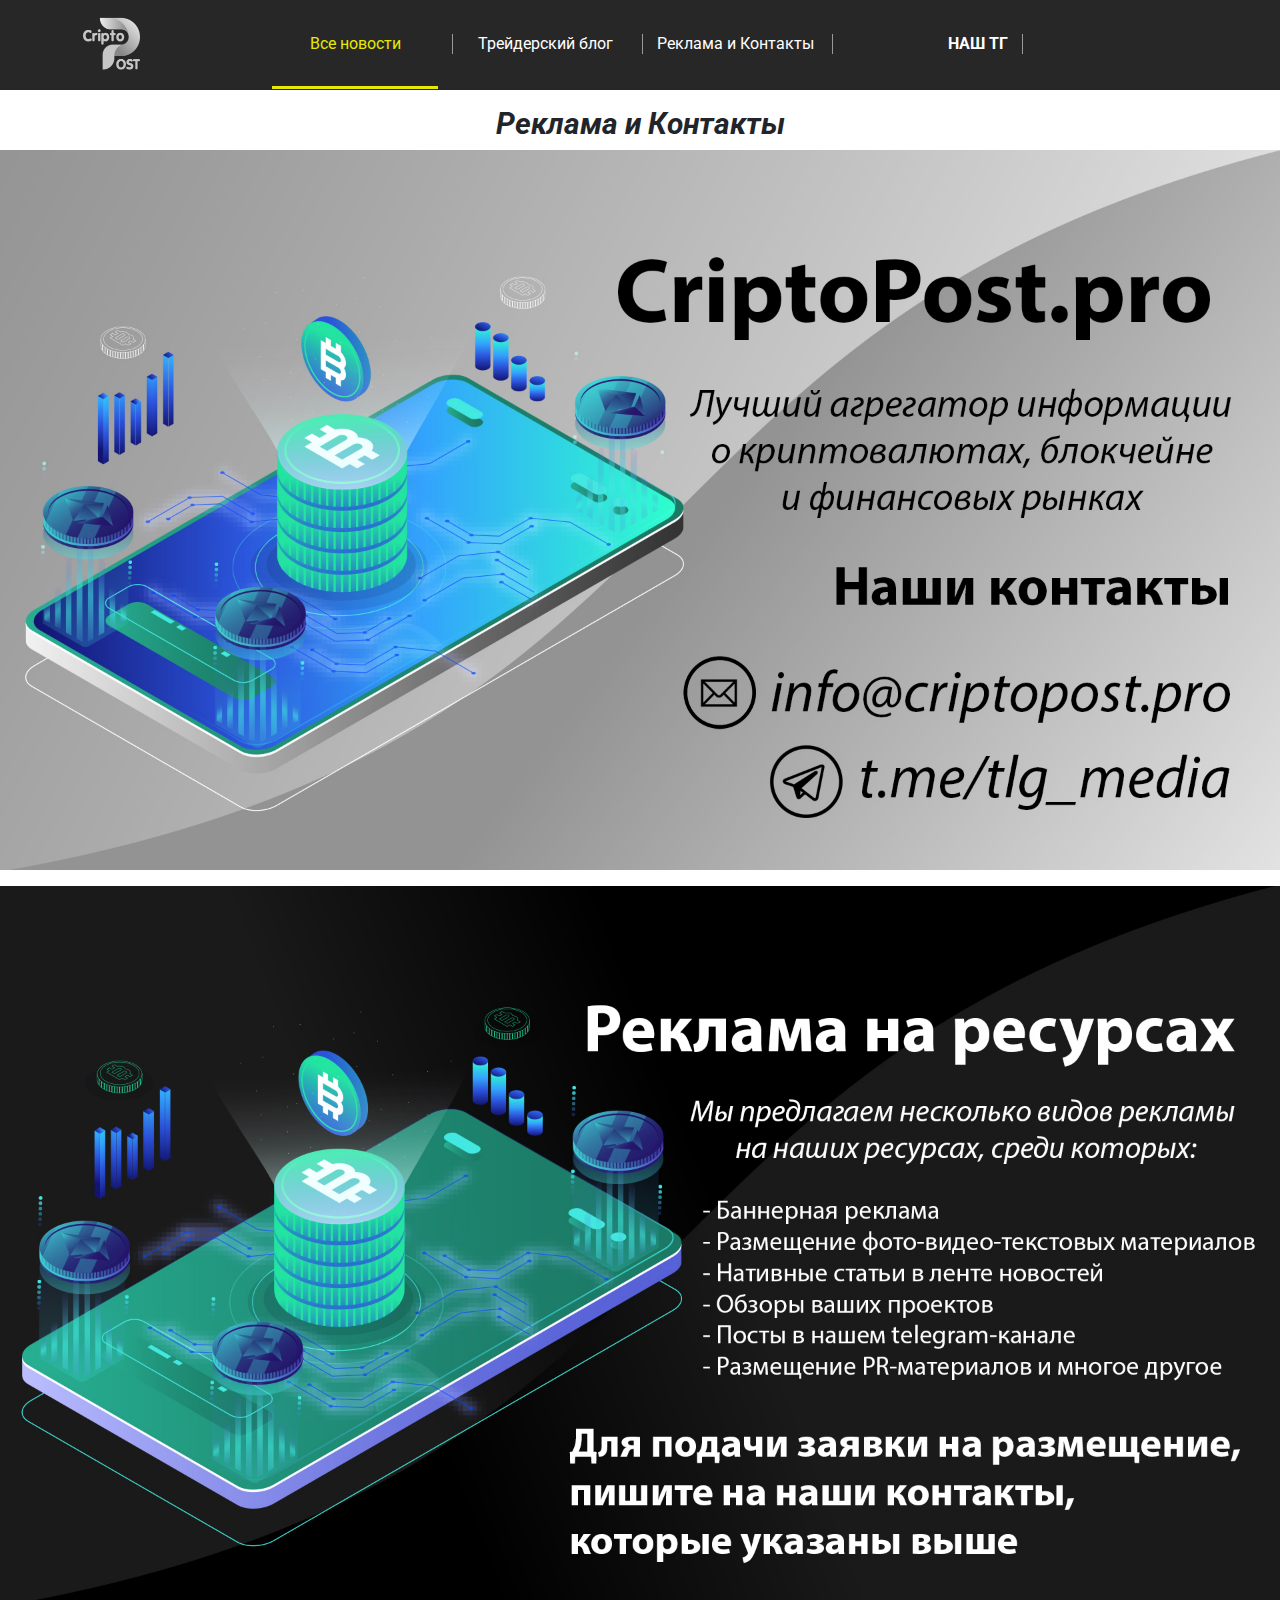
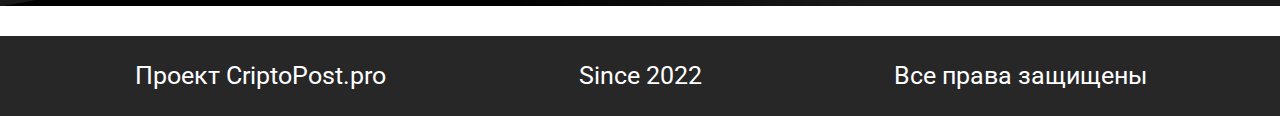
==== ads.html @ 34004516 "New twi page and fixs" ====
<!doctype html>
<html lang="en">
<head>
  <meta charset="UTF-8">
  <meta name="viewport"
        content="width=device-width, user-scalable=no, initial-scale=1.0, maximum-scale=1.0, minimum-scale=1.0">
  <meta http-equiv="X-UA-Compatible" content="ie=edge">

  <link rel="preconnect" href="https://fonts.googleapis.com">
  <link rel="preconnect" href="https://fonts.gstatic.com" crossorigin>
  <link href="https://fonts.googleapis.com/css2?family=Roboto:ital,wght@0,100;0,300;0,400;0,500;0,700;0,900;1,100;1,300;1,400;1,500;1,700;1,900&display=swap" rel="stylesheet">

  <link rel="stylesheet" href="https://site-assets.fontawesome.com/releases/v6.1.1/css/all.css">

  <script src="js/jquery.min.js"></script>
  <script src="js/popper.min.js"></script>
  <script src="js/bootstrap.min.js"></script>

  <link rel="stylesheet" href="css/helper.css">
  <link rel="stylesheet" href="css/style.css">
  <link rel="stylesheet" href="css/bootstrap.min.css">

  <title>CriptoPost — Криптовалюты — All crypto news in one website</title>

</head>
<body>


<component src="components/navbar.html"></component>




<h2 class="text-center fs30 fs50-md mb-2 fst-italic fw-bold mt-3">
  Реклама и Контакты
</h2>

<img src="images/ads-1.png" alt="it bg" class="w-100">
<img src="images/ads-2.png" alt="it bg" class="w-100 mt-3">




<footer>

  <div class="container">
    <div class="row">
      <div class="col-12 col-lg-4 text">
        Проект CriptoPost.pro
      </div>
      <div class="col-12 col-lg-4 text">
        Since 2022
      </div>
      <div class="col-12 col-lg-4 text">
        Все права защищены
      </div>
    </div>
  </div>

</footer>

<script src="js/com.js"></script>

<script src="js/script.js"></script>
</body>
</html>
---- css/helper.css ----
.fs6 {
  font-size: 0.375rem; }

.fs10 {
  font-size: 0.625rem; }

.fs15 {
  font-size: 0.9375rem; }

.fs20 {
  font-size: 1.25rem; }

.fs25 {
  font-size: 1.5625rem; }

.fs30 {
  font-size: 1.875rem; }

.fs35 {
  font-size: 2.1875rem; }

.fs40 {
  font-size: 2.5rem; }

.fs45 {
  font-size: 2.8125rem; }

.fs50 {
  font-size: 3.125rem; }

.fs55 {
  font-size: 3.4375rem; }

.fs60 {
  font-size: 3.75rem; }

.fs65 {
  font-size: 4.0625rem; }

.fs70 {
  font-size: 4.375rem; }

.fs75 {
  font-size: 4.6875rem; }

.fs80 {
  font-size: 5rem; }

.fs85 {
  font-size: 5.3125rem; }

.fs90 {
  font-size: 5.625rem; }

.fs95 {
  font-size: 5.9375rem; }

.fs100 {
  font-size: 6.25rem; }

.fs105 {
  font-size: 6.5625rem; }

.fs110 {
  font-size: 6.875rem; }

.fs115 {
  font-size: 7.1875rem; }

.fs120 {
  font-size: 7.5rem; }

.fs125 {
  font-size: 7.8125rem; }

.fs130 {
  font-size: 8.125rem; }

.fs135 {
  font-size: 8.4375rem; }

@media (min-width: xxl) {
  .fs6-xxl {
    font-size: 0.375rem; }

  .fs10-xxl {
    font-size: 0.625rem; }

  .fs15-xxl {
    font-size: 0.9375rem; }

  .fs20-xxl {
    font-size: 1.25rem; }

  .fs25-xxl {
    font-size: 1.5625rem; }

  .fs30-xxl {
    font-size: 1.875rem; }

  .fs35-xxl {
    font-size: 2.1875rem; }

  .fs40-xxl {
    font-size: 2.5rem; }

  .fs45-xxl {
    font-size: 2.8125rem; }

  .fs50-xxl {
    font-size: 3.125rem; }

  .fs55-xxl {
    font-size: 3.4375rem; }

  .fs60-xxl {
    font-size: 3.75rem; }

  .fs65-xxl {
    font-size: 4.0625rem; }

  .fs70-xxl {
    font-size: 4.375rem; }

  .fs75-xxl {
    font-size: 4.6875rem; }

  .fs80-xxl {
    font-size: 5rem; }

  .fs85-xxl {
    font-size: 5.3125rem; }

  .fs90-xxl {
    font-size: 5.625rem; }

  .fs95-xxl {
    font-size: 5.9375rem; }

  .fs100-xxl {
    font-size: 6.25rem; }

  .fs105-xxl {
    font-size: 6.5625rem; }

  .fs110-xxl {
    font-size: 6.875rem; }

  .fs115-xxl {
    font-size: 7.1875rem; }

  .fs120-xxl {
    font-size: 7.5rem; }

  .fs125-xxl {
    font-size: 7.8125rem; }

  .fs130-xxl {
    font-size: 8.125rem; }

  .fs135-xxl {
    font-size: 8.4375rem; } }
@media (min-width: xl) {
  .fs6-xl {
    font-size: 0.375rem; }

  .fs10-xl {
    font-size: 0.625rem; }

  .fs15-xl {
    font-size: 0.9375rem; }

  .fs20-xl {
    font-size: 1.25rem; }

  .fs25-xl {
    font-size: 1.5625rem; }

  .fs30-xl {
    font-size: 1.875rem; }

  .fs35-xl {
    font-size: 2.1875rem; }

  .fs40-xl {
    font-size: 2.5rem; }

  .fs45-xl {
    font-size: 2.8125rem; }

  .fs50-xl {
    font-size: 3.125rem; }

  .fs55-xl {
    font-size: 3.4375rem; }

  .fs60-xl {
    font-size: 3.75rem; }

  .fs65-xl {
    font-size: 4.0625rem; }

  .fs70-xl {
    font-size: 4.375rem; }

  .fs75-xl {
    font-size: 4.6875rem; }

  .fs80-xl {
    font-size: 5rem; }

  .fs85-xl {
    font-size: 5.3125rem; }

  .fs90-xl {
    font-size: 5.625rem; }

  .fs95-xl {
    font-size: 5.9375rem; }

  .fs100-xl {
    font-size: 6.25rem; }

  .fs105-xl {
    font-size: 6.5625rem; }

  .fs110-xl {
    font-size: 6.875rem; }

  .fs115-xl {
    font-size: 7.1875rem; }

  .fs120-xl {
    font-size: 7.5rem; }

  .fs125-xl {
    font-size: 7.8125rem; }

  .fs130-xl {
    font-size: 8.125rem; }

  .fs135-xl {
    font-size: 8.4375rem; } }
@media (min-width: lg) {
  .fs6-lg {
    font-size: 0.375rem; }

  .fs10-lg {
    font-size: 0.625rem; }

  .fs15-lg {
    font-size: 0.9375rem; }

  .fs20-lg {
    font-size: 1.25rem; }

  .fs25-lg {
    font-size: 1.5625rem; }

  .fs30-lg {
    font-size: 1.875rem; }

  .fs35-lg {
    font-size: 2.1875rem; }

  .fs40-lg {
    font-size: 2.5rem; }

  .fs45-lg {
    font-size: 2.8125rem; }

  .fs50-lg {
    font-size: 3.125rem; }

  .fs55-lg {
    font-size: 3.4375rem; }

  .fs60-lg {
    font-size: 3.75rem; }

  .fs65-lg {
    font-size: 4.0625rem; }

  .fs70-lg {
    font-size: 4.375rem; }

  .fs75-lg {
    font-size: 4.6875rem; }

  .fs80-lg {
    font-size: 5rem; }

  .fs85-lg {
    font-size: 5.3125rem; }

  .fs90-lg {
    font-size: 5.625rem; }

  .fs95-lg {
    font-size: 5.9375rem; }

  .fs100-lg {
    font-size: 6.25rem; }

  .fs105-lg {
    font-size: 6.5625rem; }

  .fs110-lg {
    font-size: 6.875rem; }

  .fs115-lg {
    font-size: 7.1875rem; }

  .fs120-lg {
    font-size: 7.5rem; }

  .fs125-lg {
    font-size: 7.8125rem; }

  .fs130-lg {
    font-size: 8.125rem; }

  .fs135-lg {
    font-size: 8.4375rem; } }
@media (min-width: md) {
  .fs6-md {
    font-size: 0.375rem; }

  .fs10-md {
    font-size: 0.625rem; }

  .fs15-md {
    font-size: 0.9375rem; }

  .fs20-md {
    font-size: 1.25rem; }

  .fs25-md {
    font-size: 1.5625rem; }

  .fs30-md {
    font-size: 1.875rem; }

  .fs35-md {
    font-size: 2.1875rem; }

  .fs40-md {
    font-size: 2.5rem; }

  .fs45-md {
    font-size: 2.8125rem; }

  .fs50-md {
    font-size: 3.125rem; }

  .fs55-md {
    font-size: 3.4375rem; }

  .fs60-md {
    font-size: 3.75rem; }

  .fs65-md {
    font-size: 4.0625rem; }

  .fs70-md {
    font-size: 4.375rem; }

  .fs75-md {
    font-size: 4.6875rem; }

  .fs80-md {
    font-size: 5rem; }

  .fs85-md {
    font-size: 5.3125rem; }

  .fs90-md {
    font-size: 5.625rem; }

  .fs95-md {
    font-size: 5.9375rem; }

  .fs100-md {
    font-size: 6.25rem; }

  .fs105-md {
    font-size: 6.5625rem; }

  .fs110-md {
    font-size: 6.875rem; }

  .fs115-md {
    font-size: 7.1875rem; }

  .fs120-md {
    font-size: 7.5rem; }

  .fs125-md {
    font-size: 7.8125rem; }

  .fs130-md {
    font-size: 8.125rem; }

  .fs135-md {
    font-size: 8.4375rem; } }
@media (min-width: sm) {
  .fs6-sm {
    font-size: 0.375rem; }

  .fs10-sm {
    font-size: 0.625rem; }

  .fs15-sm {
    font-size: 0.9375rem; }

  .fs20-sm {
    font-size: 1.25rem; }

  .fs25-sm {
    font-size: 1.5625rem; }

  .fs30-sm {
    font-size: 1.875rem; }

  .fs35-sm {
    font-size: 2.1875rem; }

  .fs40-sm {
    font-size: 2.5rem; }

  .fs45-sm {
    font-size: 2.8125rem; }

  .fs50-sm {
    font-size: 3.125rem; }

  .fs55-sm {
    font-size: 3.4375rem; }

  .fs60-sm {
    font-size: 3.75rem; }

  .fs65-sm {
    font-size: 4.0625rem; }

  .fs70-sm {
    font-size: 4.375rem; }

  .fs75-sm {
    font-size: 4.6875rem; }

  .fs80-sm {
    font-size: 5rem; }

  .fs85-sm {
    font-size: 5.3125rem; }

  .fs90-sm {
    font-size: 5.625rem; }

  .fs95-sm {
    font-size: 5.9375rem; }

  .fs100-sm {
    font-size: 6.25rem; }

  .fs105-sm {
    font-size: 6.5625rem; }

  .fs110-sm {
    font-size: 6.875rem; }

  .fs115-sm {
    font-size: 7.1875rem; }

  .fs120-sm {
    font-size: 7.5rem; }

  .fs125-sm {
    font-size: 7.8125rem; }

  .fs130-sm {
    font-size: 8.125rem; }

  .fs135-sm {
    font-size: 8.4375rem; } }
.border-radius-6 {
  border-radius: 0.375rem !important; }

.border-radius-10 {
  border-radius: 0.625rem !important; }

.border-radius-15 {
  border-radius: 0.9375rem !important; }

.border-radius-20 {
  border-radius: 1.25rem !important; }

.border-radius-25 {
  border-radius: 1.5625rem !important; }

.border-radius-30 {
  border-radius: 1.875rem !important; }

.border-radius-35 {
  border-radius: 2.1875rem !important; }

.border-radius-40 {
  border-radius: 2.5rem !important; }

.border-radius-45 {
  border-radius: 2.8125rem !important; }

.border-radius-50 {
  border-radius: 3.125rem !important; }

.border-radius-55 {
  border-radius: 3.4375rem !important; }

.border-radius-60 {
  border-radius: 3.75rem !important; }

.border-radius-65 {
  border-radius: 4.0625rem !important; }

.border-radius-70 {
  border-radius: 4.375rem !important; }

.border-radius-75 {
  border-radius: 4.6875rem !important; }

.border-radius-80 {
  border-radius: 5rem !important; }

.border-radius-85 {
  border-radius: 5.3125rem !important; }

.border-radius-90 {
  border-radius: 5.625rem !important; }

.border-radius-95 {
  border-radius: 5.9375rem !important; }

.border-radius-100 {
  border-radius: 6.25rem !important; }

.border-radius-105 {
  border-radius: 6.5625rem !important; }

.border-radius-110 {
  border-radius: 6.875rem !important; }

.border-radius-115 {
  border-radius: 7.1875rem !important; }

.border-radius-120 {
  border-radius: 7.5rem !important; }

.border-radius-125 {
  border-radius: 7.8125rem !important; }

.border-radius-130 {
  border-radius: 8.125rem !important; }

.border-radius-135 {
  border-radius: 8.4375rem !important; }

.w-6 {
  width: 0.375rem; }

.w-10 {
  width: 0.625rem; }

.w-15 {
  width: 0.9375rem; }

.w-20 {
  width: 1.25rem; }

.w-25 {
  width: 1.5625rem; }

.w-30 {
  width: 1.875rem; }

.w-35 {
  width: 2.1875rem; }

.w-40 {
  width: 2.5rem; }

.w-45 {
  width: 2.8125rem; }

.w-50 {
  width: 3.125rem; }

.w-55 {
  width: 3.4375rem; }

.w-60 {
  width: 3.75rem; }

.w-65 {
  width: 4.0625rem; }

.w-70 {
  width: 4.375rem; }

.w-75 {
  width: 4.6875rem; }

.w-80 {
  width: 5rem; }

.w-85 {
  width: 5.3125rem; }

.w-90 {
  width: 5.625rem; }

.w-95 {
  width: 5.9375rem; }

.w-100 {
  width: 6.25rem; }

.w-105 {
  width: 6.5625rem; }

.w-110 {
  width: 6.875rem; }

.w-115 {
  width: 7.1875rem; }

.w-120 {
  width: 7.5rem; }

.w-125 {
  width: 7.8125rem; }

.w-130 {
  width: 8.125rem; }

.w-135 {
  width: 8.4375rem; }

.h-6 {
  height: 0.375rem; }

.h-10 {
  height: 0.625rem; }

.h-15 {
  height: 0.9375rem; }

.h-20 {
  height: 1.25rem; }

.h-25 {
  height: 1.5625rem; }

.h-30 {
  height: 1.875rem; }

.h-35 {
  height: 2.1875rem; }

.h-40 {
  height: 2.5rem; }

.h-45 {
  height: 2.8125rem; }

.h-50 {
  height: 3.125rem; }

.h-55 {
  height: 3.4375rem; }

.h-60 {
  height: 3.75rem; }

.h-65 {
  height: 4.0625rem; }

.h-70 {
  height: 4.375rem; }

.h-75 {
  height: 4.6875rem; }

.h-80 {
  height: 5rem; }

.h-85 {
  height: 5.3125rem; }

.h-90 {
  height: 5.625rem; }

.h-95 {
  height: 5.9375rem; }

.h-100 {
  height: 6.25rem; }

.h-105 {
  height: 6.5625rem; }

.h-110 {
  height: 6.875rem; }

.h-115 {
  height: 7.1875rem; }

.h-120 {
  height: 7.5rem; }

.h-125 {
  height: 7.8125rem; }

.h-130 {
  height: 8.125rem; }

.h-135 {
  height: 8.4375rem; }

.m-6 {
  margin: 0.375rem; }

.mt-6 {
  margin-top: 0.375rem; }

.mr-6 {
  margin-right: 0.375rem; }

.mb-6 {
  margin-bottom: 0.375rem; }

.ml-6 {
  margin-left: 0.375rem; }

.p-6 {
  padding: 0.375rem; }

.pt-6 {
  padding-top: 0.375rem; }

.pr-6 {
  padding-right: 0.375rem; }

.pb-6 {
  padding-bottom: 0.375rem; }

.pl-6 {
  padding-left: 0.375rem; }

.m-10 {
  margin: 0.625rem; }

.mt-10 {
  margin-top: 0.625rem; }

.mr-10 {
  margin-right: 0.625rem; }

.mb-10 {
  margin-bottom: 0.625rem; }

.ml-10 {
  margin-left: 0.625rem; }

.p-10 {
  padding: 0.625rem; }

.pt-10 {
  padding-top: 0.625rem; }

.pr-10 {
  padding-right: 0.625rem; }

.pb-10 {
  padding-bottom: 0.625rem; }

.pl-10 {
  padding-left: 0.625rem; }

.m-15 {
  margin: 0.9375rem; }

.mt-15 {
  margin-top: 0.9375rem; }

.mr-15 {
  margin-right: 0.9375rem; }

.mb-15 {
  margin-bottom: 0.9375rem; }

.ml-15 {
  margin-left: 0.9375rem; }

.p-15 {
  padding: 0.9375rem; }

.pt-15 {
  padding-top: 0.9375rem; }

.pr-15 {
  padding-right: 0.9375rem; }

.pb-15 {
  padding-bottom: 0.9375rem; }

.pl-15 {
  padding-left: 0.9375rem; }

.m-20 {
  margin: 1.25rem; }

.mt-20 {
  margin-top: 1.25rem; }

.mr-20 {
  margin-right: 1.25rem; }

.mb-20 {
  margin-bottom: 1.25rem; }

.ml-20 {
  margin-left: 1.25rem; }

.p-20 {
  padding: 1.25rem; }

.pt-20 {
  padding-top: 1.25rem; }

.pr-20 {
  padding-right: 1.25rem; }

.pb-20 {
  padding-bottom: 1.25rem; }

.pl-20 {
  padding-left: 1.25rem; }

.m-25 {
  margin: 1.5625rem; }

.mt-25 {
  margin-top: 1.5625rem; }

.mr-25 {
  margin-right: 1.5625rem; }

.mb-25 {
  margin-bottom: 1.5625rem; }

.ml-25 {
  margin-left: 1.5625rem; }

.p-25 {
  padding: 1.5625rem; }

.pt-25 {
  padding-top: 1.5625rem; }

.pr-25 {
  padding-right: 1.5625rem; }

.pb-25 {
  padding-bottom: 1.5625rem; }

.pl-25 {
  padding-left: 1.5625rem; }

.m-30 {
  margin: 1.875rem; }

.mt-30 {
  margin-top: 1.875rem; }

.mr-30 {
  margin-right: 1.875rem; }

.mb-30 {
  margin-bottom: 1.875rem; }

.ml-30 {
  margin-left: 1.875rem; }

.p-30 {
  padding: 1.875rem; }

.pt-30 {
  padding-top: 1.875rem; }

.pr-30 {
  padding-right: 1.875rem; }

.pb-30 {
  padding-bottom: 1.875rem; }

.pl-30 {
  padding-left: 1.875rem; }

.m-35 {
  margin: 2.1875rem; }

.mt-35 {
  margin-top: 2.1875rem; }

.mr-35 {
  margin-right: 2.1875rem; }

.mb-35 {
  margin-bottom: 2.1875rem; }

.ml-35 {
  margin-left: 2.1875rem; }

.p-35 {
  padding: 2.1875rem; }

.pt-35 {
  padding-top: 2.1875rem; }

.pr-35 {
  padding-right: 2.1875rem; }

.pb-35 {
  padding-bottom: 2.1875rem; }

.pl-35 {
  padding-left: 2.1875rem; }

.m-40 {
  margin: 2.5rem; }

.mt-40 {
  margin-top: 2.5rem; }

.mr-40 {
  margin-right: 2.5rem; }

.mb-40 {
  margin-bottom: 2.5rem; }

.ml-40 {
  margin-left: 2.5rem; }

.p-40 {
  padding: 2.5rem; }

.pt-40 {
  padding-top: 2.5rem; }

.pr-40 {
  padding-right: 2.5rem; }

.pb-40 {
  padding-bottom: 2.5rem; }

.pl-40 {
  padding-left: 2.5rem; }

.m-45 {
  margin: 2.8125rem; }

.mt-45 {
  margin-top: 2.8125rem; }

.mr-45 {
  margin-right: 2.8125rem; }

.mb-45 {
  margin-bottom: 2.8125rem; }

.ml-45 {
  margin-left: 2.8125rem; }

.p-45 {
  padding: 2.8125rem; }

.pt-45 {
  padding-top: 2.8125rem; }

.pr-45 {
  padding-right: 2.8125rem; }

.pb-45 {
  padding-bottom: 2.8125rem; }

.pl-45 {
  padding-left: 2.8125rem; }

.m-50 {
  margin: 3.125rem; }

.mt-50 {
  margin-top: 3.125rem; }

.mr-50 {
  margin-right: 3.125rem; }

.mb-50 {
  margin-bottom: 3.125rem; }

.ml-50 {
  margin-left: 3.125rem; }

.p-50 {
  padding: 3.125rem; }

.pt-50 {
  padding-top: 3.125rem; }

.pr-50 {
  padding-right: 3.125rem; }

.pb-50 {
  padding-bottom: 3.125rem; }

.pl-50 {
  padding-left: 3.125rem; }

.m-55 {
  margin: 3.4375rem; }

.mt-55 {
  margin-top: 3.4375rem; }

.mr-55 {
  margin-right: 3.4375rem; }

.mb-55 {
  margin-bottom: 3.4375rem; }

.ml-55 {
  margin-left: 3.4375rem; }

.p-55 {
  padding: 3.4375rem; }

.pt-55 {
  padding-top: 3.4375rem; }

.pr-55 {
  padding-right: 3.4375rem; }

.pb-55 {
  padding-bottom: 3.4375rem; }

.pl-55 {
  padding-left: 3.4375rem; }

.m-60 {
  margin: 3.75rem; }

.mt-60 {
  margin-top: 3.75rem; }

.mr-60 {
  margin-right: 3.75rem; }

.mb-60 {
  margin-bottom: 3.75rem; }

.ml-60 {
  margin-left: 3.75rem; }

.p-60 {
  padding: 3.75rem; }

.pt-60 {
  padding-top: 3.75rem; }

.pr-60 {
  padding-right: 3.75rem; }

.pb-60 {
  padding-bottom: 3.75rem; }

.pl-60 {
  padding-left: 3.75rem; }

.m-65 {
  margin: 4.0625rem; }

.mt-65 {
  margin-top: 4.0625rem; }

.mr-65 {
  margin-right: 4.0625rem; }

.mb-65 {
  margin-bottom: 4.0625rem; }

.ml-65 {
  margin-left: 4.0625rem; }

.p-65 {
  padding: 4.0625rem; }

.pt-65 {
  padding-top: 4.0625rem; }

.pr-65 {
  padding-right: 4.0625rem; }

.pb-65 {
  padding-bottom: 4.0625rem; }

.pl-65 {
  padding-left: 4.0625rem; }

.m-70 {
  margin: 4.375rem; }

.mt-70 {
  margin-top: 4.375rem; }

.mr-70 {
  margin-right: 4.375rem; }

.mb-70 {
  margin-bottom: 4.375rem; }

.ml-70 {
  margin-left: 4.375rem; }

.p-70 {
  padding: 4.375rem; }

.pt-70 {
  padding-top: 4.375rem; }

.pr-70 {
  padding-right: 4.375rem; }

.pb-70 {
  padding-bottom: 4.375rem; }

.pl-70 {
  padding-left: 4.375rem; }

.m-75 {
  margin: 4.6875rem; }

.mt-75 {
  margin-top: 4.6875rem; }

.mr-75 {
  margin-right: 4.6875rem; }

.mb-75 {
  margin-bottom: 4.6875rem; }

.ml-75 {
  margin-left: 4.6875rem; }

.p-75 {
  padding: 4.6875rem; }

.pt-75 {
  padding-top: 4.6875rem; }

.pr-75 {
  padding-right: 4.6875rem; }

.pb-75 {
  padding-bottom: 4.6875rem; }

.pl-75 {
  padding-left: 4.6875rem; }

.m-80 {
  margin: 5rem; }

.mt-80 {
  margin-top: 5rem; }

.mr-80 {
  margin-right: 5rem; }

.mb-80 {
  margin-bottom: 5rem; }

.ml-80 {
  margin-left: 5rem; }

.p-80 {
  padding: 5rem; }

.pt-80 {
  padding-top: 5rem; }

.pr-80 {
  padding-right: 5rem; }

.pb-80 {
  padding-bottom: 5rem; }

.pl-80 {
  padding-left: 5rem; }

.m-85 {
  margin: 5.3125rem; }

.mt-85 {
  margin-top: 5.3125rem; }

.mr-85 {
  margin-right: 5.3125rem; }

.mb-85 {
  margin-bottom: 5.3125rem; }

.ml-85 {
  margin-left: 5.3125rem; }

.p-85 {
  padding: 5.3125rem; }

.pt-85 {
  padding-top: 5.3125rem; }

.pr-85 {
  padding-right: 5.3125rem; }

.pb-85 {
  padding-bottom: 5.3125rem; }

.pl-85 {
  padding-left: 5.3125rem; }

.m-90 {
  margin: 5.625rem; }

.mt-90 {
  margin-top: 5.625rem; }

.mr-90 {
  margin-right: 5.625rem; }

.mb-90 {
  margin-bottom: 5.625rem; }

.ml-90 {
  margin-left: 5.625rem; }

.p-90 {
  padding: 5.625rem; }

.pt-90 {
  padding-top: 5.625rem; }

.pr-90 {
  padding-right: 5.625rem; }

.pb-90 {
  padding-bottom: 5.625rem; }

.pl-90 {
  padding-left: 5.625rem; }

.m-95 {
  margin: 5.9375rem; }

.mt-95 {
  margin-top: 5.9375rem; }

.mr-95 {
  margin-right: 5.9375rem; }

.mb-95 {
  margin-bottom: 5.9375rem; }

.ml-95 {
  margin-left: 5.9375rem; }

.p-95 {
  padding: 5.9375rem; }

.pt-95 {
  padding-top: 5.9375rem; }

.pr-95 {
  padding-right: 5.9375rem; }

.pb-95 {
  padding-bottom: 5.9375rem; }

.pl-95 {
  padding-left: 5.9375rem; }

.m-100 {
  margin: 6.25rem; }

.mt-100 {
  margin-top: 6.25rem; }

.mr-100 {
  margin-right: 6.25rem; }

.mb-100 {
  margin-bottom: 6.25rem; }

.ml-100 {
  margin-left: 6.25rem; }

.p-100 {
  padding: 6.25rem; }

.pt-100 {
  padding-top: 6.25rem; }

.pr-100 {
  padding-right: 6.25rem; }

.pb-100 {
  padding-bottom: 6.25rem; }

.pl-100 {
  padding-left: 6.25rem; }

.m-105 {
  margin: 6.5625rem; }

.mt-105 {
  margin-top: 6.5625rem; }

.mr-105 {
  margin-right: 6.5625rem; }

.mb-105 {
  margin-bottom: 6.5625rem; }

.ml-105 {
  margin-left: 6.5625rem; }

.p-105 {
  padding: 6.5625rem; }

.pt-105 {
  padding-top: 6.5625rem; }

.pr-105 {
  padding-right: 6.5625rem; }

.pb-105 {
  padding-bottom: 6.5625rem; }

.pl-105 {
  padding-left: 6.5625rem; }

.m-110 {
  margin: 6.875rem; }

.mt-110 {
  margin-top: 6.875rem; }

.mr-110 {
  margin-right: 6.875rem; }

.mb-110 {
  margin-bottom: 6.875rem; }

.ml-110 {
  margin-left: 6.875rem; }

.p-110 {
  padding: 6.875rem; }

.pt-110 {
  padding-top: 6.875rem; }

.pr-110 {
  padding-right: 6.875rem; }

.pb-110 {
  padding-bottom: 6.875rem; }

.pl-110 {
  padding-left: 6.875rem; }

.m-115 {
  margin: 7.1875rem; }

.mt-115 {
  margin-top: 7.1875rem; }

.mr-115 {
  margin-right: 7.1875rem; }

.mb-115 {
  margin-bottom: 7.1875rem; }

.ml-115 {
  margin-left: 7.1875rem; }

.p-115 {
  padding: 7.1875rem; }

.pt-115 {
  padding-top: 7.1875rem; }

.pr-115 {
  padding-right: 7.1875rem; }

.pb-115 {
  padding-bottom: 7.1875rem; }

.pl-115 {
  padding-left: 7.1875rem; }

.m-120 {
  margin: 7.5rem; }

.mt-120 {
  margin-top: 7.5rem; }

.mr-120 {
  margin-right: 7.5rem; }

.mb-120 {
  margin-bottom: 7.5rem; }

.ml-120 {
  margin-left: 7.5rem; }

.p-120 {
  padding: 7.5rem; }

.pt-120 {
  padding-top: 7.5rem; }

.pr-120 {
  padding-right: 7.5rem; }

.pb-120 {
  padding-bottom: 7.5rem; }

.pl-120 {
  padding-left: 7.5rem; }

.m-125 {
  margin: 7.8125rem; }

.mt-125 {
  margin-top: 7.8125rem; }

.mr-125 {
  margin-right: 7.8125rem; }

.mb-125 {
  margin-bottom: 7.8125rem; }

.ml-125 {
  margin-left: 7.8125rem; }

.p-125 {
  padding: 7.8125rem; }

.pt-125 {
  padding-top: 7.8125rem; }

.pr-125 {
  padding-right: 7.8125rem; }

.pb-125 {
  padding-bottom: 7.8125rem; }

.pl-125 {
  padding-left: 7.8125rem; }

.m-130 {
  margin: 8.125rem; }

.mt-130 {
  margin-top: 8.125rem; }

.mr-130 {
  margin-right: 8.125rem; }

.mb-130 {
  margin-bottom: 8.125rem; }

.ml-130 {
  margin-left: 8.125rem; }

.p-130 {
  padding: 8.125rem; }

.pt-130 {
  padding-top: 8.125rem; }

.pr-130 {
  padding-right: 8.125rem; }

.pb-130 {
  padding-bottom: 8.125rem; }

.pl-130 {
  padding-left: 8.125rem; }

.m-135 {
  margin: 8.4375rem; }

.mt-135 {
  margin-top: 8.4375rem; }

.mr-135 {
  margin-right: 8.4375rem; }

.mb-135 {
  margin-bottom: 8.4375rem; }

.ml-135 {
  margin-left: 8.4375rem; }

.p-135 {
  padding: 8.4375rem; }

.pt-135 {
  padding-top: 8.4375rem; }

.pr-135 {
  padding-right: 8.4375rem; }

.pb-135 {
  padding-bottom: 8.4375rem; }

.pl-135 {
  padding-left: 8.4375rem; }

@media (min-width: 1400px) {
  .p-xxl-6 {
    padding: 0.375rem; }

  .pt-xxl-6 {
    padding-top: 0.375rem; }

  .pr-xxl-6 {
    padding-right: 0.375rem; }

  .pb-xxl-6 {
    padding-bottom: 0.375rem; }

  .pl-xxl-6 {
    padding-left: 0.375rem; } }
@media (min-width: 1200px) {
  .p-xl-6 {
    padding: 0.375rem; }

  .pt-xl-6 {
    padding-top: 0.375rem; }

  .pr-xl-6 {
    padding-right: 0.375rem; }

  .pb-xl-6 {
    padding-bottom: 0.375rem; }

  .pl-xl-6 {
    padding-left: 0.375rem; } }
@media (min-width: 992px) {
  .p-lg-6 {
    padding: 0.375rem; }

  .pt-lg-6 {
    padding-top: 0.375rem; }

  .pr-lg-6 {
    padding-right: 0.375rem; }

  .pb-lg-6 {
    padding-bottom: 0.375rem; }

  .pl-lg-6 {
    padding-left: 0.375rem; } }
@media (min-width: 768px) {
  .p-md-6 {
    padding: 0.375rem; }

  .pt-md-6 {
    padding-top: 0.375rem; }

  .pr-md-6 {
    padding-right: 0.375rem; }

  .pb-md-6 {
    padding-bottom: 0.375rem; }

  .pl-md-6 {
    padding-left: 0.375rem; } }
@media (min-width: 576px) {
  .p-sm-6 {
    padding: 0.375rem; }

  .pt-sm-6 {
    padding-top: 0.375rem; }

  .pr-sm-6 {
    padding-right: 0.375rem; }

  .pb-sm-6 {
    padding-bottom: 0.375rem; }

  .pl-sm-6 {
    padding-left: 0.375rem; } }
@media (min-width: 1400px) {
  .m-xxl-6 {
    margin: 0.375rem; }

  .mt-xxl-6 {
    margin-top: 0.375rem; }

  .mr-xxl-6 {
    margin-right: 0.375rem; }

  .mb-xxl-6 {
    margin-bottom: 0.375rem; }

  .ml-xxl-6 {
    margin-left: 0.375rem; } }
@media (min-width: 1200px) {
  .m-xl-6 {
    margin: 0.375rem; }

  .mt-xl-6 {
    margin-top: 0.375rem; }

  .mr-xl-6 {
    margin-right: 0.375rem; }

  .mb-xl-6 {
    margin-bottom: 0.375rem; }

  .ml-xl-6 {
    margin-left: 0.375rem; } }
@media (min-width: 992px) {
  .m-lg-6 {
    margin: 0.375rem; }

  .mt-lg-6 {
    margin-top: 0.375rem; }

  .mr-lg-6 {
    margin-right: 0.375rem; }

  .mb-lg-6 {
    margin-bottom: 0.375rem; }

  .ml-lg-6 {
    margin-left: 0.375rem; } }
@media (min-width: 768px) {
  .m-md-6 {
    margin: 0.375rem; }

  .mt-md-6 {
    margin-top: 0.375rem; }

  .mr-md-6 {
    margin-right: 0.375rem; }

  .mb-md-6 {
    margin-bottom: 0.375rem; }

  .ml-md-6 {
    margin-left: 0.375rem; } }
@media (min-width: 576px) {
  .m-sm-6 {
    margin: 0.375rem; }

  .mt-sm-6 {
    margin-top: 0.375rem; }

  .mr-sm-6 {
    margin-right: 0.375rem; }

  .mb-sm-6 {
    margin-bottom: 0.375rem; }

  .ml-sm-6 {
    margin-left: 0.375rem; } }
@media (min-width: 1400px) {
  .p-xxl-10 {
    padding: 0.625rem; }

  .pt-xxl-10 {
    padding-top: 0.625rem; }

  .pr-xxl-10 {
    padding-right: 0.625rem; }

  .pb-xxl-10 {
    padding-bottom: 0.625rem; }

  .pl-xxl-10 {
    padding-left: 0.625rem; } }
@media (min-width: 1200px) {
  .p-xl-10 {
    padding: 0.625rem; }

  .pt-xl-10 {
    padding-top: 0.625rem; }

  .pr-xl-10 {
    padding-right: 0.625rem; }

  .pb-xl-10 {
    padding-bottom: 0.625rem; }

  .pl-xl-10 {
    padding-left: 0.625rem; } }
@media (min-width: 992px) {
  .p-lg-10 {
    padding: 0.625rem; }

  .pt-lg-10 {
    padding-top: 0.625rem; }

  .pr-lg-10 {
    padding-right: 0.625rem; }

  .pb-lg-10 {
    padding-bottom: 0.625rem; }

  .pl-lg-10 {
    padding-left: 0.625rem; } }
@media (min-width: 768px) {
  .p-md-10 {
    padding: 0.625rem; }

  .pt-md-10 {
    padding-top: 0.625rem; }

  .pr-md-10 {
    padding-right: 0.625rem; }

  .pb-md-10 {
    padding-bottom: 0.625rem; }

  .pl-md-10 {
    padding-left: 0.625rem; } }
@media (min-width: 576px) {
  .p-sm-10 {
    padding: 0.625rem; }

  .pt-sm-10 {
    padding-top: 0.625rem; }

  .pr-sm-10 {
    padding-right: 0.625rem; }

  .pb-sm-10 {
    padding-bottom: 0.625rem; }

  .pl-sm-10 {
    padding-left: 0.625rem; } }
@media (min-width: 1400px) {
  .m-xxl-10 {
    margin: 0.625rem; }

  .mt-xxl-10 {
    margin-top: 0.625rem; }

  .mr-xxl-10 {
    margin-right: 0.625rem; }

  .mb-xxl-10 {
    margin-bottom: 0.625rem; }

  .ml-xxl-10 {
    margin-left: 0.625rem; } }
@media (min-width: 1200px) {
  .m-xl-10 {
    margin: 0.625rem; }

  .mt-xl-10 {
    margin-top: 0.625rem; }

  .mr-xl-10 {
    margin-right: 0.625rem; }

  .mb-xl-10 {
    margin-bottom: 0.625rem; }

  .ml-xl-10 {
    margin-left: 0.625rem; } }
@media (min-width: 992px) {
  .m-lg-10 {
    margin: 0.625rem; }

  .mt-lg-10 {
    margin-top: 0.625rem; }

  .mr-lg-10 {
    margin-right: 0.625rem; }

  .mb-lg-10 {
    margin-bottom: 0.625rem; }

  .ml-lg-10 {
    margin-left: 0.625rem; } }
@media (min-width: 768px) {
  .m-md-10 {
    margin: 0.625rem; }

  .mt-md-10 {
    margin-top: 0.625rem; }

  .mr-md-10 {
    margin-right: 0.625rem; }

  .mb-md-10 {
    margin-bottom: 0.625rem; }

  .ml-md-10 {
    margin-left: 0.625rem; } }
@media (min-width: 576px) {
  .m-sm-10 {
    margin: 0.625rem; }

  .mt-sm-10 {
    margin-top: 0.625rem; }

  .mr-sm-10 {
    margin-right: 0.625rem; }

  .mb-sm-10 {
    margin-bottom: 0.625rem; }

  .ml-sm-10 {
    margin-left: 0.625rem; } }
@media (min-width: 1400px) {
  .p-xxl-15 {
    padding: 0.9375rem; }

  .pt-xxl-15 {
    padding-top: 0.9375rem; }

  .pr-xxl-15 {
    padding-right: 0.9375rem; }

  .pb-xxl-15 {
    padding-bottom: 0.9375rem; }

  .pl-xxl-15 {
    padding-left: 0.9375rem; } }
@media (min-width: 1200px) {
  .p-xl-15 {
    padding: 0.9375rem; }

  .pt-xl-15 {
    padding-top: 0.9375rem; }

  .pr-xl-15 {
    padding-right: 0.9375rem; }

  .pb-xl-15 {
    padding-bottom: 0.9375rem; }

  .pl-xl-15 {
    padding-left: 0.9375rem; } }
@media (min-width: 992px) {
  .p-lg-15 {
    padding: 0.9375rem; }

  .pt-lg-15 {
    padding-top: 0.9375rem; }

  .pr-lg-15 {
    padding-right: 0.9375rem; }

  .pb-lg-15 {
    padding-bottom: 0.9375rem; }

  .pl-lg-15 {
    padding-left: 0.9375rem; } }
@media (min-width: 768px) {
  .p-md-15 {
    padding: 0.9375rem; }

  .pt-md-15 {
    padding-top: 0.9375rem; }

  .pr-md-15 {
    padding-right: 0.9375rem; }

  .pb-md-15 {
    padding-bottom: 0.9375rem; }

  .pl-md-15 {
    padding-left: 0.9375rem; } }
@media (min-width: 576px) {
  .p-sm-15 {
    padding: 0.9375rem; }

  .pt-sm-15 {
    padding-top: 0.9375rem; }

  .pr-sm-15 {
    padding-right: 0.9375rem; }

  .pb-sm-15 {
    padding-bottom: 0.9375rem; }

  .pl-sm-15 {
    padding-left: 0.9375rem; } }
@media (min-width: 1400px) {
  .m-xxl-15 {
    margin: 0.9375rem; }

  .mt-xxl-15 {
    margin-top: 0.9375rem; }

  .mr-xxl-15 {
    margin-right: 0.9375rem; }

  .mb-xxl-15 {
    margin-bottom: 0.9375rem; }

  .ml-xxl-15 {
    margin-left: 0.9375rem; } }
@media (min-width: 1200px) {
  .m-xl-15 {
    margin: 0.9375rem; }

  .mt-xl-15 {
    margin-top: 0.9375rem; }

  .mr-xl-15 {
    margin-right: 0.9375rem; }

  .mb-xl-15 {
    margin-bottom: 0.9375rem; }

  .ml-xl-15 {
    margin-left: 0.9375rem; } }
@media (min-width: 992px) {
  .m-lg-15 {
    margin: 0.9375rem; }

  .mt-lg-15 {
    margin-top: 0.9375rem; }

  .mr-lg-15 {
    margin-right: 0.9375rem; }

  .mb-lg-15 {
    margin-bottom: 0.9375rem; }

  .ml-lg-15 {
    margin-left: 0.9375rem; } }
@media (min-width: 768px) {
  .m-md-15 {
    margin: 0.9375rem; }

  .mt-md-15 {
    margin-top: 0.9375rem; }

  .mr-md-15 {
    margin-right: 0.9375rem; }

  .mb-md-15 {
    margin-bottom: 0.9375rem; }

  .ml-md-15 {
    margin-left: 0.9375rem; } }
@media (min-width: 576px) {
  .m-sm-15 {
    margin: 0.9375rem; }

  .mt-sm-15 {
    margin-top: 0.9375rem; }

  .mr-sm-15 {
    margin-right: 0.9375rem; }

  .mb-sm-15 {
    margin-bottom: 0.9375rem; }

  .ml-sm-15 {
    margin-left: 0.9375rem; } }
@media (min-width: 1400px) {
  .p-xxl-20 {
    padding: 1.25rem; }

  .pt-xxl-20 {
    padding-top: 1.25rem; }

  .pr-xxl-20 {
    padding-right: 1.25rem; }

  .pb-xxl-20 {
    padding-bottom: 1.25rem; }

  .pl-xxl-20 {
    padding-left: 1.25rem; } }
@media (min-width: 1200px) {
  .p-xl-20 {
    padding: 1.25rem; }

  .pt-xl-20 {
    padding-top: 1.25rem; }

  .pr-xl-20 {
    padding-right: 1.25rem; }

  .pb-xl-20 {
    padding-bottom: 1.25rem; }

  .pl-xl-20 {
    padding-left: 1.25rem; } }
@media (min-width: 992px) {
  .p-lg-20 {
    padding: 1.25rem; }

  .pt-lg-20 {
    padding-top: 1.25rem; }

  .pr-lg-20 {
    padding-right: 1.25rem; }

  .pb-lg-20 {
    padding-bottom: 1.25rem; }

  .pl-lg-20 {
    padding-left: 1.25rem; } }
@media (min-width: 768px) {
  .p-md-20 {
    padding: 1.25rem; }

  .pt-md-20 {
    padding-top: 1.25rem; }

  .pr-md-20 {
    padding-right: 1.25rem; }

  .pb-md-20 {
    padding-bottom: 1.25rem; }

  .pl-md-20 {
    padding-left: 1.25rem; } }
@media (min-width: 576px) {
  .p-sm-20 {
    padding: 1.25rem; }

  .pt-sm-20 {
    padding-top: 1.25rem; }

  .pr-sm-20 {
    padding-right: 1.25rem; }

  .pb-sm-20 {
    padding-bottom: 1.25rem; }

  .pl-sm-20 {
    padding-left: 1.25rem; } }
@media (min-width: 1400px) {
  .m-xxl-20 {
    margin: 1.25rem; }

  .mt-xxl-20 {
    margin-top: 1.25rem; }

  .mr-xxl-20 {
    margin-right: 1.25rem; }

  .mb-xxl-20 {
    margin-bottom: 1.25rem; }

  .ml-xxl-20 {
    margin-left: 1.25rem; } }
@media (min-width: 1200px) {
  .m-xl-20 {
    margin: 1.25rem; }

  .mt-xl-20 {
    margin-top: 1.25rem; }

  .mr-xl-20 {
    margin-right: 1.25rem; }

  .mb-xl-20 {
    margin-bottom: 1.25rem; }

  .ml-xl-20 {
    margin-left: 1.25rem; } }
@media (min-width: 992px) {
  .m-lg-20 {
    margin: 1.25rem; }

  .mt-lg-20 {
    margin-top: 1.25rem; }

  .mr-lg-20 {
    margin-right: 1.25rem; }

  .mb-lg-20 {
    margin-bottom: 1.25rem; }

  .ml-lg-20 {
    margin-left: 1.25rem; } }
@media (min-width: 768px) {
  .m-md-20 {
    margin: 1.25rem; }

  .mt-md-20 {
    margin-top: 1.25rem; }

  .mr-md-20 {
    margin-right: 1.25rem; }

  .mb-md-20 {
    margin-bottom: 1.25rem; }

  .ml-md-20 {
    margin-left: 1.25rem; } }
@media (min-width: 576px) {
  .m-sm-20 {
    margin: 1.25rem; }

  .mt-sm-20 {
    margin-top: 1.25rem; }

  .mr-sm-20 {
    margin-right: 1.25rem; }

  .mb-sm-20 {
    margin-bottom: 1.25rem; }

  .ml-sm-20 {
    margin-left: 1.25rem; } }
@media (min-width: 1400px) {
  .p-xxl-25 {
    padding: 1.5625rem; }

  .pt-xxl-25 {
    padding-top: 1.5625rem; }

  .pr-xxl-25 {
    padding-right: 1.5625rem; }

  .pb-xxl-25 {
    padding-bottom: 1.5625rem; }

  .pl-xxl-25 {
    padding-left: 1.5625rem; } }
@media (min-width: 1200px) {
  .p-xl-25 {
    padding: 1.5625rem; }

  .pt-xl-25 {
    padding-top: 1.5625rem; }

  .pr-xl-25 {
    padding-right: 1.5625rem; }

  .pb-xl-25 {
    padding-bottom: 1.5625rem; }

  .pl-xl-25 {
    padding-left: 1.5625rem; } }
@media (min-width: 992px) {
  .p-lg-25 {
    padding: 1.5625rem; }

  .pt-lg-25 {
    padding-top: 1.5625rem; }

  .pr-lg-25 {
    padding-right: 1.5625rem; }

  .pb-lg-25 {
    padding-bottom: 1.5625rem; }

  .pl-lg-25 {
    padding-left: 1.5625rem; } }
@media (min-width: 768px) {
  .p-md-25 {
    padding: 1.5625rem; }

  .pt-md-25 {
    padding-top: 1.5625rem; }

  .pr-md-25 {
    padding-right: 1.5625rem; }

  .pb-md-25 {
    padding-bottom: 1.5625rem; }

  .pl-md-25 {
    padding-left: 1.5625rem; } }
@media (min-width: 576px) {
  .p-sm-25 {
    padding: 1.5625rem; }

  .pt-sm-25 {
    padding-top: 1.5625rem; }

  .pr-sm-25 {
    padding-right: 1.5625rem; }

  .pb-sm-25 {
    padding-bottom: 1.5625rem; }

  .pl-sm-25 {
    padding-left: 1.5625rem; } }
@media (min-width: 1400px) {
  .m-xxl-25 {
    margin: 1.5625rem; }

  .mt-xxl-25 {
    margin-top: 1.5625rem; }

  .mr-xxl-25 {
    margin-right: 1.5625rem; }

  .mb-xxl-25 {
    margin-bottom: 1.5625rem; }

  .ml-xxl-25 {
    margin-left: 1.5625rem; } }
@media (min-width: 1200px) {
  .m-xl-25 {
    margin: 1.5625rem; }

  .mt-xl-25 {
    margin-top: 1.5625rem; }

  .mr-xl-25 {
    margin-right: 1.5625rem; }

  .mb-xl-25 {
    margin-bottom: 1.5625rem; }

  .ml-xl-25 {
    margin-left: 1.5625rem; } }
@media (min-width: 992px) {
  .m-lg-25 {
    margin: 1.5625rem; }

  .mt-lg-25 {
    margin-top: 1.5625rem; }

  .mr-lg-25 {
    margin-right: 1.5625rem; }

  .mb-lg-25 {
    margin-bottom: 1.5625rem; }

  .ml-lg-25 {
    margin-left: 1.5625rem; } }
@media (min-width: 768px) {
  .m-md-25 {
    margin: 1.5625rem; }

  .mt-md-25 {
    margin-top: 1.5625rem; }

  .mr-md-25 {
    margin-right: 1.5625rem; }

  .mb-md-25 {
    margin-bottom: 1.5625rem; }

  .ml-md-25 {
    margin-left: 1.5625rem; } }
@media (min-width: 576px) {
  .m-sm-25 {
    margin: 1.5625rem; }

  .mt-sm-25 {
    margin-top: 1.5625rem; }

  .mr-sm-25 {
    margin-right: 1.5625rem; }

  .mb-sm-25 {
    margin-bottom: 1.5625rem; }

  .ml-sm-25 {
    margin-left: 1.5625rem; } }
@media (min-width: 1400px) {
  .p-xxl-30 {
    padding: 1.875rem; }

  .pt-xxl-30 {
    padding-top: 1.875rem; }

  .pr-xxl-30 {
    padding-right: 1.875rem; }

  .pb-xxl-30 {
    padding-bottom: 1.875rem; }

  .pl-xxl-30 {
    padding-left: 1.875rem; } }
@media (min-width: 1200px) {
  .p-xl-30 {
    padding: 1.875rem; }

  .pt-xl-30 {
    padding-top: 1.875rem; }

  .pr-xl-30 {
    padding-right: 1.875rem; }

  .pb-xl-30 {
    padding-bottom: 1.875rem; }

  .pl-xl-30 {
    padding-left: 1.875rem; } }
@media (min-width: 992px) {
  .p-lg-30 {
    padding: 1.875rem; }

  .pt-lg-30 {
    padding-top: 1.875rem; }

  .pr-lg-30 {
    padding-right: 1.875rem; }

  .pb-lg-30 {
    padding-bottom: 1.875rem; }

  .pl-lg-30 {
    padding-left: 1.875rem; } }
@media (min-width: 768px) {
  .p-md-30 {
    padding: 1.875rem; }

  .pt-md-30 {
    padding-top: 1.875rem; }

  .pr-md-30 {
    padding-right: 1.875rem; }

  .pb-md-30 {
    padding-bottom: 1.875rem; }

  .pl-md-30 {
    padding-left: 1.875rem; } }
@media (min-width: 576px) {
  .p-sm-30 {
    padding: 1.875rem; }

  .pt-sm-30 {
    padding-top: 1.875rem; }

  .pr-sm-30 {
    padding-right: 1.875rem; }

  .pb-sm-30 {
    padding-bottom: 1.875rem; }

  .pl-sm-30 {
    padding-left: 1.875rem; } }
@media (min-width: 1400px) {
  .m-xxl-30 {
    margin: 1.875rem; }

  .mt-xxl-30 {
    margin-top: 1.875rem; }

  .mr-xxl-30 {
    margin-right: 1.875rem; }

  .mb-xxl-30 {
    margin-bottom: 1.875rem; }

  .ml-xxl-30 {
    margin-left: 1.875rem; } }
@media (min-width: 1200px) {
  .m-xl-30 {
    margin: 1.875rem; }

  .mt-xl-30 {
    margin-top: 1.875rem; }

  .mr-xl-30 {
    margin-right: 1.875rem; }

  .mb-xl-30 {
    margin-bottom: 1.875rem; }

  .ml-xl-30 {
    margin-left: 1.875rem; } }
@media (min-width: 992px) {
  .m-lg-30 {
    margin: 1.875rem; }

  .mt-lg-30 {
    margin-top: 1.875rem; }

  .mr-lg-30 {
    margin-right: 1.875rem; }

  .mb-lg-30 {
    margin-bottom: 1.875rem; }

  .ml-lg-30 {
    margin-left: 1.875rem; } }
@media (min-width: 768px) {
  .m-md-30 {
    margin: 1.875rem; }

  .mt-md-30 {
    margin-top: 1.875rem; }

  .mr-md-30 {
    margin-right: 1.875rem; }

  .mb-md-30 {
    margin-bottom: 1.875rem; }

  .ml-md-30 {
    margin-left: 1.875rem; } }
@media (min-width: 576px) {
  .m-sm-30 {
    margin: 1.875rem; }

  .mt-sm-30 {
    margin-top: 1.875rem; }

  .mr-sm-30 {
    margin-right: 1.875rem; }

  .mb-sm-30 {
    margin-bottom: 1.875rem; }

  .ml-sm-30 {
    margin-left: 1.875rem; } }
@media (min-width: 1400px) {
  .p-xxl-35 {
    padding: 2.1875rem; }

  .pt-xxl-35 {
    padding-top: 2.1875rem; }

  .pr-xxl-35 {
    padding-right: 2.1875rem; }

  .pb-xxl-35 {
    padding-bottom: 2.1875rem; }

  .pl-xxl-35 {
    padding-left: 2.1875rem; } }
@media (min-width: 1200px) {
  .p-xl-35 {
    padding: 2.1875rem; }

  .pt-xl-35 {
    padding-top: 2.1875rem; }

  .pr-xl-35 {
    padding-right: 2.1875rem; }

  .pb-xl-35 {
    padding-bottom: 2.1875rem; }

  .pl-xl-35 {
    padding-left: 2.1875rem; } }
@media (min-width: 992px) {
  .p-lg-35 {
    padding: 2.1875rem; }

  .pt-lg-35 {
    padding-top: 2.1875rem; }

  .pr-lg-35 {
    padding-right: 2.1875rem; }

  .pb-lg-35 {
    padding-bottom: 2.1875rem; }

  .pl-lg-35 {
    padding-left: 2.1875rem; } }
@media (min-width: 768px) {
  .p-md-35 {
    padding: 2.1875rem; }

  .pt-md-35 {
    padding-top: 2.1875rem; }

  .pr-md-35 {
    padding-right: 2.1875rem; }

  .pb-md-35 {
    padding-bottom: 2.1875rem; }

  .pl-md-35 {
    padding-left: 2.1875rem; } }
@media (min-width: 576px) {
  .p-sm-35 {
    padding: 2.1875rem; }

  .pt-sm-35 {
    padding-top: 2.1875rem; }

  .pr-sm-35 {
    padding-right: 2.1875rem; }

  .pb-sm-35 {
    padding-bottom: 2.1875rem; }

  .pl-sm-35 {
    padding-left: 2.1875rem; } }
@media (min-width: 1400px) {
  .m-xxl-35 {
    margin: 2.1875rem; }

  .mt-xxl-35 {
    margin-top: 2.1875rem; }

  .mr-xxl-35 {
    margin-right: 2.1875rem; }

  .mb-xxl-35 {
    margin-bottom: 2.1875rem; }

  .ml-xxl-35 {
    margin-left: 2.1875rem; } }
@media (min-width: 1200px) {
  .m-xl-35 {
    margin: 2.1875rem; }

  .mt-xl-35 {
    margin-top: 2.1875rem; }

  .mr-xl-35 {
    margin-right: 2.1875rem; }

  .mb-xl-35 {
    margin-bottom: 2.1875rem; }

  .ml-xl-35 {
    margin-left: 2.1875rem; } }
@media (min-width: 992px) {
  .m-lg-35 {
    margin: 2.1875rem; }

  .mt-lg-35 {
    margin-top: 2.1875rem; }

  .mr-lg-35 {
    margin-right: 2.1875rem; }

  .mb-lg-35 {
    margin-bottom: 2.1875rem; }

  .ml-lg-35 {
    margin-left: 2.1875rem; } }
@media (min-width: 768px) {
  .m-md-35 {
    margin: 2.1875rem; }

  .mt-md-35 {
    margin-top: 2.1875rem; }

  .mr-md-35 {
    margin-right: 2.1875rem; }

  .mb-md-35 {
    margin-bottom: 2.1875rem; }

  .ml-md-35 {
    margin-left: 2.1875rem; } }
@media (min-width: 576px) {
  .m-sm-35 {
    margin: 2.1875rem; }

  .mt-sm-35 {
    margin-top: 2.1875rem; }

  .mr-sm-35 {
    margin-right: 2.1875rem; }

  .mb-sm-35 {
    margin-bottom: 2.1875rem; }

  .ml-sm-35 {
    margin-left: 2.1875rem; } }
@media (min-width: 1400px) {
  .p-xxl-40 {
    padding: 2.5rem; }

  .pt-xxl-40 {
    padding-top: 2.5rem; }

  .pr-xxl-40 {
    padding-right: 2.5rem; }

  .pb-xxl-40 {
    padding-bottom: 2.5rem; }

  .pl-xxl-40 {
    padding-left: 2.5rem; } }
@media (min-width: 1200px) {
  .p-xl-40 {
    padding: 2.5rem; }

  .pt-xl-40 {
    padding-top: 2.5rem; }

  .pr-xl-40 {
    padding-right: 2.5rem; }

  .pb-xl-40 {
    padding-bottom: 2.5rem; }

  .pl-xl-40 {
    padding-left: 2.5rem; } }
@media (min-width: 992px) {
  .p-lg-40 {
    padding: 2.5rem; }

  .pt-lg-40 {
    padding-top: 2.5rem; }

  .pr-lg-40 {
    padding-right: 2.5rem; }

  .pb-lg-40 {
    padding-bottom: 2.5rem; }

  .pl-lg-40 {
    padding-left: 2.5rem; } }
@media (min-width: 768px) {
  .p-md-40 {
    padding: 2.5rem; }

  .pt-md-40 {
    padding-top: 2.5rem; }

  .pr-md-40 {
    padding-right: 2.5rem; }

  .pb-md-40 {
    padding-bottom: 2.5rem; }

  .pl-md-40 {
    padding-left: 2.5rem; } }
@media (min-width: 576px) {
  .p-sm-40 {
    padding: 2.5rem; }

  .pt-sm-40 {
    padding-top: 2.5rem; }

  .pr-sm-40 {
    padding-right: 2.5rem; }

  .pb-sm-40 {
    padding-bottom: 2.5rem; }

  .pl-sm-40 {
    padding-left: 2.5rem; } }
@media (min-width: 1400px) {
  .m-xxl-40 {
    margin: 2.5rem; }

  .mt-xxl-40 {
    margin-top: 2.5rem; }

  .mr-xxl-40 {
    margin-right: 2.5rem; }

  .mb-xxl-40 {
    margin-bottom: 2.5rem; }

  .ml-xxl-40 {
    margin-left: 2.5rem; } }
@media (min-width: 1200px) {
  .m-xl-40 {
    margin: 2.5rem; }

  .mt-xl-40 {
    margin-top: 2.5rem; }

  .mr-xl-40 {
    margin-right: 2.5rem; }

  .mb-xl-40 {
    margin-bottom: 2.5rem; }

  .ml-xl-40 {
    margin-left: 2.5rem; } }
@media (min-width: 992px) {
  .m-lg-40 {
    margin: 2.5rem; }

  .mt-lg-40 {
    margin-top: 2.5rem; }

  .mr-lg-40 {
    margin-right: 2.5rem; }

  .mb-lg-40 {
    margin-bottom: 2.5rem; }

  .ml-lg-40 {
    margin-left: 2.5rem; } }
@media (min-width: 768px) {
  .m-md-40 {
    margin: 2.5rem; }

  .mt-md-40 {
    margin-top: 2.5rem; }

  .mr-md-40 {
    margin-right: 2.5rem; }

  .mb-md-40 {
    margin-bottom: 2.5rem; }

  .ml-md-40 {
    margin-left: 2.5rem; } }
@media (min-width: 576px) {
  .m-sm-40 {
    margin: 2.5rem; }

  .mt-sm-40 {
    margin-top: 2.5rem; }

  .mr-sm-40 {
    margin-right: 2.5rem; }

  .mb-sm-40 {
    margin-bottom: 2.5rem; }

  .ml-sm-40 {
    margin-left: 2.5rem; } }
@media (min-width: 1400px) {
  .p-xxl-45 {
    padding: 2.8125rem; }

  .pt-xxl-45 {
    padding-top: 2.8125rem; }

  .pr-xxl-45 {
    padding-right: 2.8125rem; }

  .pb-xxl-45 {
    padding-bottom: 2.8125rem; }

  .pl-xxl-45 {
    padding-left: 2.8125rem; } }
@media (min-width: 1200px) {
  .p-xl-45 {
    padding: 2.8125rem; }

  .pt-xl-45 {
    padding-top: 2.8125rem; }

  .pr-xl-45 {
    padding-right: 2.8125rem; }

  .pb-xl-45 {
    padding-bottom: 2.8125rem; }

  .pl-xl-45 {
    padding-left: 2.8125rem; } }
@media (min-width: 992px) {
  .p-lg-45 {
    padding: 2.8125rem; }

  .pt-lg-45 {
    padding-top: 2.8125rem; }

  .pr-lg-45 {
    padding-right: 2.8125rem; }

  .pb-lg-45 {
    padding-bottom: 2.8125rem; }

  .pl-lg-45 {
    padding-left: 2.8125rem; } }
@media (min-width: 768px) {
  .p-md-45 {
    padding: 2.8125rem; }

  .pt-md-45 {
    padding-top: 2.8125rem; }

  .pr-md-45 {
    padding-right: 2.8125rem; }

  .pb-md-45 {
    padding-bottom: 2.8125rem; }

  .pl-md-45 {
    padding-left: 2.8125rem; } }
@media (min-width: 576px) {
  .p-sm-45 {
    padding: 2.8125rem; }

  .pt-sm-45 {
    padding-top: 2.8125rem; }

  .pr-sm-45 {
    padding-right: 2.8125rem; }

  .pb-sm-45 {
    padding-bottom: 2.8125rem; }

  .pl-sm-45 {
    padding-left: 2.8125rem; } }
@media (min-width: 1400px) {
  .m-xxl-45 {
    margin: 2.8125rem; }

  .mt-xxl-45 {
    margin-top: 2.8125rem; }

  .mr-xxl-45 {
    margin-right: 2.8125rem; }

  .mb-xxl-45 {
    margin-bottom: 2.8125rem; }

  .ml-xxl-45 {
    margin-left: 2.8125rem; } }
@media (min-width: 1200px) {
  .m-xl-45 {
    margin: 2.8125rem; }

  .mt-xl-45 {
    margin-top: 2.8125rem; }

  .mr-xl-45 {
    margin-right: 2.8125rem; }

  .mb-xl-45 {
    margin-bottom: 2.8125rem; }

  .ml-xl-45 {
    margin-left: 2.8125rem; } }
@media (min-width: 992px) {
  .m-lg-45 {
    margin: 2.8125rem; }

  .mt-lg-45 {
    margin-top: 2.8125rem; }

  .mr-lg-45 {
    margin-right: 2.8125rem; }

  .mb-lg-45 {
    margin-bottom: 2.8125rem; }

  .ml-lg-45 {
    margin-left: 2.8125rem; } }
@media (min-width: 768px) {
  .m-md-45 {
    margin: 2.8125rem; }

  .mt-md-45 {
    margin-top: 2.8125rem; }

  .mr-md-45 {
    margin-right: 2.8125rem; }

  .mb-md-45 {
    margin-bottom: 2.8125rem; }

  .ml-md-45 {
    margin-left: 2.8125rem; } }
@media (min-width: 576px) {
  .m-sm-45 {
    margin: 2.8125rem; }

  .mt-sm-45 {
    margin-top: 2.8125rem; }

  .mr-sm-45 {
    margin-right: 2.8125rem; }

  .mb-sm-45 {
    margin-bottom: 2.8125rem; }

  .ml-sm-45 {
    margin-left: 2.8125rem; } }
@media (min-width: 1400px) {
  .p-xxl-50 {
    padding: 3.125rem; }

  .pt-xxl-50 {
    padding-top: 3.125rem; }

  .pr-xxl-50 {
    padding-right: 3.125rem; }

  .pb-xxl-50 {
    padding-bottom: 3.125rem; }

  .pl-xxl-50 {
    padding-left: 3.125rem; } }
@media (min-width: 1200px) {
  .p-xl-50 {
    padding: 3.125rem; }

  .pt-xl-50 {
    padding-top: 3.125rem; }

  .pr-xl-50 {
    padding-right: 3.125rem; }

  .pb-xl-50 {
    padding-bottom: 3.125rem; }

  .pl-xl-50 {
    padding-left: 3.125rem; } }
@media (min-width: 992px) {
  .p-lg-50 {
    padding: 3.125rem; }

  .pt-lg-50 {
    padding-top: 3.125rem; }

  .pr-lg-50 {
    padding-right: 3.125rem; }

  .pb-lg-50 {
    padding-bottom: 3.125rem; }

  .pl-lg-50 {
    padding-left: 3.125rem; } }
@media (min-width: 768px) {
  .p-md-50 {
    padding: 3.125rem; }

  .pt-md-50 {
    padding-top: 3.125rem; }

  .pr-md-50 {
    padding-right: 3.125rem; }

  .pb-md-50 {
    padding-bottom: 3.125rem; }

  .pl-md-50 {
    padding-left: 3.125rem; } }
@media (min-width: 576px) {
  .p-sm-50 {
    padding: 3.125rem; }

  .pt-sm-50 {
    padding-top: 3.125rem; }

  .pr-sm-50 {
    padding-right: 3.125rem; }

  .pb-sm-50 {
    padding-bottom: 3.125rem; }

  .pl-sm-50 {
    padding-left: 3.125rem; } }
@media (min-width: 1400px) {
  .m-xxl-50 {
    margin: 3.125rem; }

  .mt-xxl-50 {
    margin-top: 3.125rem; }

  .mr-xxl-50 {
    margin-right: 3.125rem; }

  .mb-xxl-50 {
    margin-bottom: 3.125rem; }

  .ml-xxl-50 {
    margin-left: 3.125rem; } }
@media (min-width: 1200px) {
  .m-xl-50 {
    margin: 3.125rem; }

  .mt-xl-50 {
    margin-top: 3.125rem; }

  .mr-xl-50 {
    margin-right: 3.125rem; }

  .mb-xl-50 {
    margin-bottom: 3.125rem; }

  .ml-xl-50 {
    margin-left: 3.125rem; } }
@media (min-width: 992px) {
  .m-lg-50 {
    margin: 3.125rem; }

  .mt-lg-50 {
    margin-top: 3.125rem; }

  .mr-lg-50 {
    margin-right: 3.125rem; }

  .mb-lg-50 {
    margin-bottom: 3.125rem; }

  .ml-lg-50 {
    margin-left: 3.125rem; } }
@media (min-width: 768px) {
  .m-md-50 {
    margin: 3.125rem; }

  .mt-md-50 {
    margin-top: 3.125rem; }

  .mr-md-50 {
    margin-right: 3.125rem; }

  .mb-md-50 {
    margin-bottom: 3.125rem; }

  .ml-md-50 {
    margin-left: 3.125rem; } }
@media (min-width: 576px) {
  .m-sm-50 {
    margin: 3.125rem; }

  .mt-sm-50 {
    margin-top: 3.125rem; }

  .mr-sm-50 {
    margin-right: 3.125rem; }

  .mb-sm-50 {
    margin-bottom: 3.125rem; }

  .ml-sm-50 {
    margin-left: 3.125rem; } }
@media (min-width: 1400px) {
  .p-xxl-55 {
    padding: 3.4375rem; }

  .pt-xxl-55 {
    padding-top: 3.4375rem; }

  .pr-xxl-55 {
    padding-right: 3.4375rem; }

  .pb-xxl-55 {
    padding-bottom: 3.4375rem; }

  .pl-xxl-55 {
    padding-left: 3.4375rem; } }
@media (min-width: 1200px) {
  .p-xl-55 {
    padding: 3.4375rem; }

  .pt-xl-55 {
    padding-top: 3.4375rem; }

  .pr-xl-55 {
    padding-right: 3.4375rem; }

  .pb-xl-55 {
    padding-bottom: 3.4375rem; }

  .pl-xl-55 {
    padding-left: 3.4375rem; } }
@media (min-width: 992px) {
  .p-lg-55 {
    padding: 3.4375rem; }

  .pt-lg-55 {
    padding-top: 3.4375rem; }

  .pr-lg-55 {
    padding-right: 3.4375rem; }

  .pb-lg-55 {
    padding-bottom: 3.4375rem; }

  .pl-lg-55 {
    padding-left: 3.4375rem; } }
@media (min-width: 768px) {
  .p-md-55 {
    padding: 3.4375rem; }

  .pt-md-55 {
    padding-top: 3.4375rem; }

  .pr-md-55 {
    padding-right: 3.4375rem; }

  .pb-md-55 {
    padding-bottom: 3.4375rem; }

  .pl-md-55 {
    padding-left: 3.4375rem; } }
@media (min-width: 576px) {
  .p-sm-55 {
    padding: 3.4375rem; }

  .pt-sm-55 {
    padding-top: 3.4375rem; }

  .pr-sm-55 {
    padding-right: 3.4375rem; }

  .pb-sm-55 {
    padding-bottom: 3.4375rem; }

  .pl-sm-55 {
    padding-left: 3.4375rem; } }
@media (min-width: 1400px) {
  .m-xxl-55 {
    margin: 3.4375rem; }

  .mt-xxl-55 {
    margin-top: 3.4375rem; }

  .mr-xxl-55 {
    margin-right: 3.4375rem; }

  .mb-xxl-55 {
    margin-bottom: 3.4375rem; }

  .ml-xxl-55 {
    margin-left: 3.4375rem; } }
@media (min-width: 1200px) {
  .m-xl-55 {
    margin: 3.4375rem; }

  .mt-xl-55 {
    margin-top: 3.4375rem; }

  .mr-xl-55 {
    margin-right: 3.4375rem; }

  .mb-xl-55 {
    margin-bottom: 3.4375rem; }

  .ml-xl-55 {
    margin-left: 3.4375rem; } }
@media (min-width: 992px) {
  .m-lg-55 {
    margin: 3.4375rem; }

  .mt-lg-55 {
    margin-top: 3.4375rem; }

  .mr-lg-55 {
    margin-right: 3.4375rem; }

  .mb-lg-55 {
    margin-bottom: 3.4375rem; }

  .ml-lg-55 {
    margin-left: 3.4375rem; } }
@media (min-width: 768px) {
  .m-md-55 {
    margin: 3.4375rem; }

  .mt-md-55 {
    margin-top: 3.4375rem; }

  .mr-md-55 {
    margin-right: 3.4375rem; }

  .mb-md-55 {
    margin-bottom: 3.4375rem; }

  .ml-md-55 {
    margin-left: 3.4375rem; } }
@media (min-width: 576px) {
  .m-sm-55 {
    margin: 3.4375rem; }

  .mt-sm-55 {
    margin-top: 3.4375rem; }

  .mr-sm-55 {
    margin-right: 3.4375rem; }

  .mb-sm-55 {
    margin-bottom: 3.4375rem; }

  .ml-sm-55 {
    margin-left: 3.4375rem; } }
@media (min-width: 1400px) {
  .p-xxl-60 {
    padding: 3.75rem; }

  .pt-xxl-60 {
    padding-top: 3.75rem; }

  .pr-xxl-60 {
    padding-right: 3.75rem; }

  .pb-xxl-60 {
    padding-bottom: 3.75rem; }

  .pl-xxl-60 {
    padding-left: 3.75rem; } }
@media (min-width: 1200px) {
  .p-xl-60 {
    padding: 3.75rem; }

  .pt-xl-60 {
    padding-top: 3.75rem; }

  .pr-xl-60 {
    padding-right: 3.75rem; }

  .pb-xl-60 {
    padding-bottom: 3.75rem; }

  .pl-xl-60 {
    padding-left: 3.75rem; } }
@media (min-width: 992px) {
  .p-lg-60 {
    padding: 3.75rem; }

  .pt-lg-60 {
    padding-top: 3.75rem; }

  .pr-lg-60 {
    padding-right: 3.75rem; }

  .pb-lg-60 {
    padding-bottom: 3.75rem; }

  .pl-lg-60 {
    padding-left: 3.75rem; } }
@media (min-width: 768px) {
  .p-md-60 {
    padding: 3.75rem; }

  .pt-md-60 {
    padding-top: 3.75rem; }

  .pr-md-60 {
    padding-right: 3.75rem; }

  .pb-md-60 {
    padding-bottom: 3.75rem; }

  .pl-md-60 {
    padding-left: 3.75rem; } }
@media (min-width: 576px) {
  .p-sm-60 {
    padding: 3.75rem; }

  .pt-sm-60 {
    padding-top: 3.75rem; }

  .pr-sm-60 {
    padding-right: 3.75rem; }

  .pb-sm-60 {
    padding-bottom: 3.75rem; }

  .pl-sm-60 {
    padding-left: 3.75rem; } }
@media (min-width: 1400px) {
  .m-xxl-60 {
    margin: 3.75rem; }

  .mt-xxl-60 {
    margin-top: 3.75rem; }

  .mr-xxl-60 {
    margin-right: 3.75rem; }

  .mb-xxl-60 {
    margin-bottom: 3.75rem; }

  .ml-xxl-60 {
    margin-left: 3.75rem; } }
@media (min-width: 1200px) {
  .m-xl-60 {
    margin: 3.75rem; }

  .mt-xl-60 {
    margin-top: 3.75rem; }

  .mr-xl-60 {
    margin-right: 3.75rem; }

  .mb-xl-60 {
    margin-bottom: 3.75rem; }

  .ml-xl-60 {
    margin-left: 3.75rem; } }
@media (min-width: 992px) {
  .m-lg-60 {
    margin: 3.75rem; }

  .mt-lg-60 {
    margin-top: 3.75rem; }

  .mr-lg-60 {
    margin-right: 3.75rem; }

  .mb-lg-60 {
    margin-bottom: 3.75rem; }

  .ml-lg-60 {
    margin-left: 3.75rem; } }
@media (min-width: 768px) {
  .m-md-60 {
    margin: 3.75rem; }

  .mt-md-60 {
    margin-top: 3.75rem; }

  .mr-md-60 {
    margin-right: 3.75rem; }

  .mb-md-60 {
    margin-bottom: 3.75rem; }

  .ml-md-60 {
    margin-left: 3.75rem; } }
@media (min-width: 576px) {
  .m-sm-60 {
    margin: 3.75rem; }

  .mt-sm-60 {
    margin-top: 3.75rem; }

  .mr-sm-60 {
    margin-right: 3.75rem; }

  .mb-sm-60 {
    margin-bottom: 3.75rem; }

  .ml-sm-60 {
    margin-left: 3.75rem; } }
@media (min-width: 1400px) {
  .p-xxl-65 {
    padding: 4.0625rem; }

  .pt-xxl-65 {
    padding-top: 4.0625rem; }

  .pr-xxl-65 {
    padding-right: 4.0625rem; }

  .pb-xxl-65 {
    padding-bottom: 4.0625rem; }

  .pl-xxl-65 {
    padding-left: 4.0625rem; } }
@media (min-width: 1200px) {
  .p-xl-65 {
    padding: 4.0625rem; }

  .pt-xl-65 {
    padding-top: 4.0625rem; }

  .pr-xl-65 {
    padding-right: 4.0625rem; }

  .pb-xl-65 {
    padding-bottom: 4.0625rem; }

  .pl-xl-65 {
    padding-left: 4.0625rem; } }
@media (min-width: 992px) {
  .p-lg-65 {
    padding: 4.0625rem; }

  .pt-lg-65 {
    padding-top: 4.0625rem; }

  .pr-lg-65 {
    padding-right: 4.0625rem; }

  .pb-lg-65 {
    padding-bottom: 4.0625rem; }

  .pl-lg-65 {
    padding-left: 4.0625rem; } }
@media (min-width: 768px) {
  .p-md-65 {
    padding: 4.0625rem; }

  .pt-md-65 {
    padding-top: 4.0625rem; }

  .pr-md-65 {
    padding-right: 4.0625rem; }

  .pb-md-65 {
    padding-bottom: 4.0625rem; }

  .pl-md-65 {
    padding-left: 4.0625rem; } }
@media (min-width: 576px) {
  .p-sm-65 {
    padding: 4.0625rem; }

  .pt-sm-65 {
    padding-top: 4.0625rem; }

  .pr-sm-65 {
    padding-right: 4.0625rem; }

  .pb-sm-65 {
    padding-bottom: 4.0625rem; }

  .pl-sm-65 {
    padding-left: 4.0625rem; } }
@media (min-width: 1400px) {
  .m-xxl-65 {
    margin: 4.0625rem; }

  .mt-xxl-65 {
    margin-top: 4.0625rem; }

  .mr-xxl-65 {
    margin-right: 4.0625rem; }

  .mb-xxl-65 {
    margin-bottom: 4.0625rem; }

  .ml-xxl-65 {
    margin-left: 4.0625rem; } }
@media (min-width: 1200px) {
  .m-xl-65 {
    margin: 4.0625rem; }

  .mt-xl-65 {
    margin-top: 4.0625rem; }

  .mr-xl-65 {
    margin-right: 4.0625rem; }

  .mb-xl-65 {
    margin-bottom: 4.0625rem; }

  .ml-xl-65 {
    margin-left: 4.0625rem; } }
@media (min-width: 992px) {
  .m-lg-65 {
    margin: 4.0625rem; }

  .mt-lg-65 {
    margin-top: 4.0625rem; }

  .mr-lg-65 {
    margin-right: 4.0625rem; }

  .mb-lg-65 {
    margin-bottom: 4.0625rem; }

  .ml-lg-65 {
    margin-left: 4.0625rem; } }
@media (min-width: 768px) {
  .m-md-65 {
    margin: 4.0625rem; }

  .mt-md-65 {
    margin-top: 4.0625rem; }

  .mr-md-65 {
    margin-right: 4.0625rem; }

  .mb-md-65 {
    margin-bottom: 4.0625rem; }

  .ml-md-65 {
    margin-left: 4.0625rem; } }
@media (min-width: 576px) {
  .m-sm-65 {
    margin: 4.0625rem; }

  .mt-sm-65 {
    margin-top: 4.0625rem; }

  .mr-sm-65 {
    margin-right: 4.0625rem; }

  .mb-sm-65 {
    margin-bottom: 4.0625rem; }

  .ml-sm-65 {
    margin-left: 4.0625rem; } }
@media (min-width: 1400px) {
  .p-xxl-70 {
    padding: 4.375rem; }

  .pt-xxl-70 {
    padding-top: 4.375rem; }

  .pr-xxl-70 {
    padding-right: 4.375rem; }

  .pb-xxl-70 {
    padding-bottom: 4.375rem; }

  .pl-xxl-70 {
    padding-left: 4.375rem; } }
@media (min-width: 1200px) {
  .p-xl-70 {
    padding: 4.375rem; }

  .pt-xl-70 {
    padding-top: 4.375rem; }

  .pr-xl-70 {
    padding-right: 4.375rem; }

  .pb-xl-70 {
    padding-bottom: 4.375rem; }

  .pl-xl-70 {
    padding-left: 4.375rem; } }
@media (min-width: 992px) {
  .p-lg-70 {
    padding: 4.375rem; }

  .pt-lg-70 {
    padding-top: 4.375rem; }

  .pr-lg-70 {
    padding-right: 4.375rem; }

  .pb-lg-70 {
    padding-bottom: 4.375rem; }

  .pl-lg-70 {
    padding-left: 4.375rem; } }
@media (min-width: 768px) {
  .p-md-70 {
    padding: 4.375rem; }

  .pt-md-70 {
    padding-top: 4.375rem; }

  .pr-md-70 {
    padding-right: 4.375rem; }

  .pb-md-70 {
    padding-bottom: 4.375rem; }

  .pl-md-70 {
    padding-left: 4.375rem; } }
@media (min-width: 576px) {
  .p-sm-70 {
    padding: 4.375rem; }

  .pt-sm-70 {
    padding-top: 4.375rem; }

  .pr-sm-70 {
    padding-right: 4.375rem; }

  .pb-sm-70 {
    padding-bottom: 4.375rem; }

  .pl-sm-70 {
    padding-left: 4.375rem; } }
@media (min-width: 1400px) {
  .m-xxl-70 {
    margin: 4.375rem; }

  .mt-xxl-70 {
    margin-top: 4.375rem; }

  .mr-xxl-70 {
    margin-right: 4.375rem; }

  .mb-xxl-70 {
    margin-bottom: 4.375rem; }

  .ml-xxl-70 {
    margin-left: 4.375rem; } }
@media (min-width: 1200px) {
  .m-xl-70 {
    margin: 4.375rem; }

  .mt-xl-70 {
    margin-top: 4.375rem; }

  .mr-xl-70 {
    margin-right: 4.375rem; }

  .mb-xl-70 {
    margin-bottom: 4.375rem; }

  .ml-xl-70 {
    margin-left: 4.375rem; } }
@media (min-width: 992px) {
  .m-lg-70 {
    margin: 4.375rem; }

  .mt-lg-70 {
    margin-top: 4.375rem; }

  .mr-lg-70 {
    margin-right: 4.375rem; }

  .mb-lg-70 {
    margin-bottom: 4.375rem; }

  .ml-lg-70 {
    margin-left: 4.375rem; } }
@media (min-width: 768px) {
  .m-md-70 {
    margin: 4.375rem; }

  .mt-md-70 {
    margin-top: 4.375rem; }

  .mr-md-70 {
    margin-right: 4.375rem; }

  .mb-md-70 {
    margin-bottom: 4.375rem; }

  .ml-md-70 {
    margin-left: 4.375rem; } }
@media (min-width: 576px) {
  .m-sm-70 {
    margin: 4.375rem; }

  .mt-sm-70 {
    margin-top: 4.375rem; }

  .mr-sm-70 {
    margin-right: 4.375rem; }

  .mb-sm-70 {
    margin-bottom: 4.375rem; }

  .ml-sm-70 {
    margin-left: 4.375rem; } }
@media (min-width: 1400px) {
  .p-xxl-75 {
    padding: 4.6875rem; }

  .pt-xxl-75 {
    padding-top: 4.6875rem; }

  .pr-xxl-75 {
    padding-right: 4.6875rem; }

  .pb-xxl-75 {
    padding-bottom: 4.6875rem; }

  .pl-xxl-75 {
    padding-left: 4.6875rem; } }
@media (min-width: 1200px) {
  .p-xl-75 {
    padding: 4.6875rem; }

  .pt-xl-75 {
    padding-top: 4.6875rem; }

  .pr-xl-75 {
    padding-right: 4.6875rem; }

  .pb-xl-75 {
    padding-bottom: 4.6875rem; }

  .pl-xl-75 {
    padding-left: 4.6875rem; } }
@media (min-width: 992px) {
  .p-lg-75 {
    padding: 4.6875rem; }

  .pt-lg-75 {
    padding-top: 4.6875rem; }

  .pr-lg-75 {
    padding-right: 4.6875rem; }

  .pb-lg-75 {
    padding-bottom: 4.6875rem; }

  .pl-lg-75 {
    padding-left: 4.6875rem; } }
@media (min-width: 768px) {
  .p-md-75 {
    padding: 4.6875rem; }

  .pt-md-75 {
    padding-top: 4.6875rem; }

  .pr-md-75 {
    padding-right: 4.6875rem; }

  .pb-md-75 {
    padding-bottom: 4.6875rem; }

  .pl-md-75 {
    padding-left: 4.6875rem; } }
@media (min-width: 576px) {
  .p-sm-75 {
    padding: 4.6875rem; }

  .pt-sm-75 {
    padding-top: 4.6875rem; }

  .pr-sm-75 {
    padding-right: 4.6875rem; }

  .pb-sm-75 {
    padding-bottom: 4.6875rem; }

  .pl-sm-75 {
    padding-left: 4.6875rem; } }
@media (min-width: 1400px) {
  .m-xxl-75 {
    margin: 4.6875rem; }

  .mt-xxl-75 {
    margin-top: 4.6875rem; }

  .mr-xxl-75 {
    margin-right: 4.6875rem; }

  .mb-xxl-75 {
    margin-bottom: 4.6875rem; }

  .ml-xxl-75 {
    margin-left: 4.6875rem; } }
@media (min-width: 1200px) {
  .m-xl-75 {
    margin: 4.6875rem; }

  .mt-xl-75 {
    margin-top: 4.6875rem; }

  .mr-xl-75 {
    margin-right: 4.6875rem; }

  .mb-xl-75 {
    margin-bottom: 4.6875rem; }

  .ml-xl-75 {
    margin-left: 4.6875rem; } }
@media (min-width: 992px) {
  .m-lg-75 {
    margin: 4.6875rem; }

  .mt-lg-75 {
    margin-top: 4.6875rem; }

  .mr-lg-75 {
    margin-right: 4.6875rem; }

  .mb-lg-75 {
    margin-bottom: 4.6875rem; }

  .ml-lg-75 {
    margin-left: 4.6875rem; } }
@media (min-width: 768px) {
  .m-md-75 {
    margin: 4.6875rem; }

  .mt-md-75 {
    margin-top: 4.6875rem; }

  .mr-md-75 {
    margin-right: 4.6875rem; }

  .mb-md-75 {
    margin-bottom: 4.6875rem; }

  .ml-md-75 {
    margin-left: 4.6875rem; } }
@media (min-width: 576px) {
  .m-sm-75 {
    margin: 4.6875rem; }

  .mt-sm-75 {
    margin-top: 4.6875rem; }

  .mr-sm-75 {
    margin-right: 4.6875rem; }

  .mb-sm-75 {
    margin-bottom: 4.6875rem; }

  .ml-sm-75 {
    margin-left: 4.6875rem; } }
@media (min-width: 1400px) {
  .p-xxl-80 {
    padding: 5rem; }

  .pt-xxl-80 {
    padding-top: 5rem; }

  .pr-xxl-80 {
    padding-right: 5rem; }

  .pb-xxl-80 {
    padding-bottom: 5rem; }

  .pl-xxl-80 {
    padding-left: 5rem; } }
@media (min-width: 1200px) {
  .p-xl-80 {
    padding: 5rem; }

  .pt-xl-80 {
    padding-top: 5rem; }

  .pr-xl-80 {
    padding-right: 5rem; }

  .pb-xl-80 {
    padding-bottom: 5rem; }

  .pl-xl-80 {
    padding-left: 5rem; } }
@media (min-width: 992px) {
  .p-lg-80 {
    padding: 5rem; }

  .pt-lg-80 {
    padding-top: 5rem; }

  .pr-lg-80 {
    padding-right: 5rem; }

  .pb-lg-80 {
    padding-bottom: 5rem; }

  .pl-lg-80 {
    padding-left: 5rem; } }
@media (min-width: 768px) {
  .p-md-80 {
    padding: 5rem; }

  .pt-md-80 {
    padding-top: 5rem; }

  .pr-md-80 {
    padding-right: 5rem; }

  .pb-md-80 {
    padding-bottom: 5rem; }

  .pl-md-80 {
    padding-left: 5rem; } }
@media (min-width: 576px) {
  .p-sm-80 {
    padding: 5rem; }

  .pt-sm-80 {
    padding-top: 5rem; }

  .pr-sm-80 {
    padding-right: 5rem; }

  .pb-sm-80 {
    padding-bottom: 5rem; }

  .pl-sm-80 {
    padding-left: 5rem; } }
@media (min-width: 1400px) {
  .m-xxl-80 {
    margin: 5rem; }

  .mt-xxl-80 {
    margin-top: 5rem; }

  .mr-xxl-80 {
    margin-right: 5rem; }

  .mb-xxl-80 {
    margin-bottom: 5rem; }

  .ml-xxl-80 {
    margin-left: 5rem; } }
@media (min-width: 1200px) {
  .m-xl-80 {
    margin: 5rem; }

  .mt-xl-80 {
    margin-top: 5rem; }

  .mr-xl-80 {
    margin-right: 5rem; }

  .mb-xl-80 {
    margin-bottom: 5rem; }

  .ml-xl-80 {
    margin-left: 5rem; } }
@media (min-width: 992px) {
  .m-lg-80 {
    margin: 5rem; }

  .mt-lg-80 {
    margin-top: 5rem; }

  .mr-lg-80 {
    margin-right: 5rem; }

  .mb-lg-80 {
    margin-bottom: 5rem; }

  .ml-lg-80 {
    margin-left: 5rem; } }
@media (min-width: 768px) {
  .m-md-80 {
    margin: 5rem; }

  .mt-md-80 {
    margin-top: 5rem; }

  .mr-md-80 {
    margin-right: 5rem; }

  .mb-md-80 {
    margin-bottom: 5rem; }

  .ml-md-80 {
    margin-left: 5rem; } }
@media (min-width: 576px) {
  .m-sm-80 {
    margin: 5rem; }

  .mt-sm-80 {
    margin-top: 5rem; }

  .mr-sm-80 {
    margin-right: 5rem; }

  .mb-sm-80 {
    margin-bottom: 5rem; }

  .ml-sm-80 {
    margin-left: 5rem; } }
@media (min-width: 1400px) {
  .p-xxl-85 {
    padding: 5.3125rem; }

  .pt-xxl-85 {
    padding-top: 5.3125rem; }

  .pr-xxl-85 {
    padding-right: 5.3125rem; }

  .pb-xxl-85 {
    padding-bottom: 5.3125rem; }

  .pl-xxl-85 {
    padding-left: 5.3125rem; } }
@media (min-width: 1200px) {
  .p-xl-85 {
    padding: 5.3125rem; }

  .pt-xl-85 {
    padding-top: 5.3125rem; }

  .pr-xl-85 {
    padding-right: 5.3125rem; }

  .pb-xl-85 {
    padding-bottom: 5.3125rem; }

  .pl-xl-85 {
    padding-left: 5.3125rem; } }
@media (min-width: 992px) {
  .p-lg-85 {
    padding: 5.3125rem; }

  .pt-lg-85 {
    padding-top: 5.3125rem; }

  .pr-lg-85 {
    padding-right: 5.3125rem; }

  .pb-lg-85 {
    padding-bottom: 5.3125rem; }

  .pl-lg-85 {
    padding-left: 5.3125rem; } }
@media (min-width: 768px) {
  .p-md-85 {
    padding: 5.3125rem; }

  .pt-md-85 {
    padding-top: 5.3125rem; }

  .pr-md-85 {
    padding-right: 5.3125rem; }

  .pb-md-85 {
    padding-bottom: 5.3125rem; }

  .pl-md-85 {
    padding-left: 5.3125rem; } }
@media (min-width: 576px) {
  .p-sm-85 {
    padding: 5.3125rem; }

  .pt-sm-85 {
    padding-top: 5.3125rem; }

  .pr-sm-85 {
    padding-right: 5.3125rem; }

  .pb-sm-85 {
    padding-bottom: 5.3125rem; }

  .pl-sm-85 {
    padding-left: 5.3125rem; } }
@media (min-width: 1400px) {
  .m-xxl-85 {
    margin: 5.3125rem; }

  .mt-xxl-85 {
    margin-top: 5.3125rem; }

  .mr-xxl-85 {
    margin-right: 5.3125rem; }

  .mb-xxl-85 {
    margin-bottom: 5.3125rem; }

  .ml-xxl-85 {
    margin-left: 5.3125rem; } }
@media (min-width: 1200px) {
  .m-xl-85 {
    margin: 5.3125rem; }

  .mt-xl-85 {
    margin-top: 5.3125rem; }

  .mr-xl-85 {
    margin-right: 5.3125rem; }

  .mb-xl-85 {
    margin-bottom: 5.3125rem; }

  .ml-xl-85 {
    margin-left: 5.3125rem; } }
@media (min-width: 992px) {
  .m-lg-85 {
    margin: 5.3125rem; }

  .mt-lg-85 {
    margin-top: 5.3125rem; }

  .mr-lg-85 {
    margin-right: 5.3125rem; }

  .mb-lg-85 {
    margin-bottom: 5.3125rem; }

  .ml-lg-85 {
    margin-left: 5.3125rem; } }
@media (min-width: 768px) {
  .m-md-85 {
    margin: 5.3125rem; }

  .mt-md-85 {
    margin-top: 5.3125rem; }

  .mr-md-85 {
    margin-right: 5.3125rem; }

  .mb-md-85 {
    margin-bottom: 5.3125rem; }

  .ml-md-85 {
    margin-left: 5.3125rem; } }
@media (min-width: 576px) {
  .m-sm-85 {
    margin: 5.3125rem; }

  .mt-sm-85 {
    margin-top: 5.3125rem; }

  .mr-sm-85 {
    margin-right: 5.3125rem; }

  .mb-sm-85 {
    margin-bottom: 5.3125rem; }

  .ml-sm-85 {
    margin-left: 5.3125rem; } }
@media (min-width: 1400px) {
  .p-xxl-90 {
    padding: 5.625rem; }

  .pt-xxl-90 {
    padding-top: 5.625rem; }

  .pr-xxl-90 {
    padding-right: 5.625rem; }

  .pb-xxl-90 {
    padding-bottom: 5.625rem; }

  .pl-xxl-90 {
    padding-left: 5.625rem; } }
@media (min-width: 1200px) {
  .p-xl-90 {
    padding: 5.625rem; }

  .pt-xl-90 {
    padding-top: 5.625rem; }

  .pr-xl-90 {
    padding-right: 5.625rem; }

  .pb-xl-90 {
    padding-bottom: 5.625rem; }

  .pl-xl-90 {
    padding-left: 5.625rem; } }
@media (min-width: 992px) {
  .p-lg-90 {
    padding: 5.625rem; }

  .pt-lg-90 {
    padding-top: 5.625rem; }

  .pr-lg-90 {
    padding-right: 5.625rem; }

  .pb-lg-90 {
    padding-bottom: 5.625rem; }

  .pl-lg-90 {
    padding-left: 5.625rem; } }
@media (min-width: 768px) {
  .p-md-90 {
    padding: 5.625rem; }

  .pt-md-90 {
    padding-top: 5.625rem; }

  .pr-md-90 {
    padding-right: 5.625rem; }

  .pb-md-90 {
    padding-bottom: 5.625rem; }

  .pl-md-90 {
    padding-left: 5.625rem; } }
@media (min-width: 576px) {
  .p-sm-90 {
    padding: 5.625rem; }

  .pt-sm-90 {
    padding-top: 5.625rem; }

  .pr-sm-90 {
    padding-right: 5.625rem; }

  .pb-sm-90 {
    padding-bottom: 5.625rem; }

  .pl-sm-90 {
    padding-left: 5.625rem; } }
@media (min-width: 1400px) {
  .m-xxl-90 {
    margin: 5.625rem; }

  .mt-xxl-90 {
    margin-top: 5.625rem; }

  .mr-xxl-90 {
    margin-right: 5.625rem; }

  .mb-xxl-90 {
    margin-bottom: 5.625rem; }

  .ml-xxl-90 {
    margin-left: 5.625rem; } }
@media (min-width: 1200px) {
  .m-xl-90 {
    margin: 5.625rem; }

  .mt-xl-90 {
    margin-top: 5.625rem; }

  .mr-xl-90 {
    margin-right: 5.625rem; }

  .mb-xl-90 {
    margin-bottom: 5.625rem; }

  .ml-xl-90 {
    margin-left: 5.625rem; } }
@media (min-width: 992px) {
  .m-lg-90 {
    margin: 5.625rem; }

  .mt-lg-90 {
    margin-top: 5.625rem; }

  .mr-lg-90 {
    margin-right: 5.625rem; }

  .mb-lg-90 {
    margin-bottom: 5.625rem; }

  .ml-lg-90 {
    margin-left: 5.625rem; } }
@media (min-width: 768px) {
  .m-md-90 {
    margin: 5.625rem; }

  .mt-md-90 {
    margin-top: 5.625rem; }

  .mr-md-90 {
    margin-right: 5.625rem; }

  .mb-md-90 {
    margin-bottom: 5.625rem; }

  .ml-md-90 {
    margin-left: 5.625rem; } }
@media (min-width: 576px) {
  .m-sm-90 {
    margin: 5.625rem; }

  .mt-sm-90 {
    margin-top: 5.625rem; }

  .mr-sm-90 {
    margin-right: 5.625rem; }

  .mb-sm-90 {
    margin-bottom: 5.625rem; }

  .ml-sm-90 {
    margin-left: 5.625rem; } }
@media (min-width: 1400px) {
  .p-xxl-95 {
    padding: 5.9375rem; }

  .pt-xxl-95 {
    padding-top: 5.9375rem; }

  .pr-xxl-95 {
    padding-right: 5.9375rem; }

  .pb-xxl-95 {
    padding-bottom: 5.9375rem; }

  .pl-xxl-95 {
    padding-left: 5.9375rem; } }
@media (min-width: 1200px) {
  .p-xl-95 {
    padding: 5.9375rem; }

  .pt-xl-95 {
    padding-top: 5.9375rem; }

  .pr-xl-95 {
    padding-right: 5.9375rem; }

  .pb-xl-95 {
    padding-bottom: 5.9375rem; }

  .pl-xl-95 {
    padding-left: 5.9375rem; } }
@media (min-width: 992px) {
  .p-lg-95 {
    padding: 5.9375rem; }

  .pt-lg-95 {
    padding-top: 5.9375rem; }

  .pr-lg-95 {
    padding-right: 5.9375rem; }

  .pb-lg-95 {
    padding-bottom: 5.9375rem; }

  .pl-lg-95 {
    padding-left: 5.9375rem; } }
@media (min-width: 768px) {
  .p-md-95 {
    padding: 5.9375rem; }

  .pt-md-95 {
    padding-top: 5.9375rem; }

  .pr-md-95 {
    padding-right: 5.9375rem; }

  .pb-md-95 {
    padding-bottom: 5.9375rem; }

  .pl-md-95 {
    padding-left: 5.9375rem; } }
@media (min-width: 576px) {
  .p-sm-95 {
    padding: 5.9375rem; }

  .pt-sm-95 {
    padding-top: 5.9375rem; }

  .pr-sm-95 {
    padding-right: 5.9375rem; }

  .pb-sm-95 {
    padding-bottom: 5.9375rem; }

  .pl-sm-95 {
    padding-left: 5.9375rem; } }
@media (min-width: 1400px) {
  .m-xxl-95 {
    margin: 5.9375rem; }

  .mt-xxl-95 {
    margin-top: 5.9375rem; }

  .mr-xxl-95 {
    margin-right: 5.9375rem; }

  .mb-xxl-95 {
    margin-bottom: 5.9375rem; }

  .ml-xxl-95 {
    margin-left: 5.9375rem; } }
@media (min-width: 1200px) {
  .m-xl-95 {
    margin: 5.9375rem; }

  .mt-xl-95 {
    margin-top: 5.9375rem; }

  .mr-xl-95 {
    margin-right: 5.9375rem; }

  .mb-xl-95 {
    margin-bottom: 5.9375rem; }

  .ml-xl-95 {
    margin-left: 5.9375rem; } }
@media (min-width: 992px) {
  .m-lg-95 {
    margin: 5.9375rem; }

  .mt-lg-95 {
    margin-top: 5.9375rem; }

  .mr-lg-95 {
    margin-right: 5.9375rem; }

  .mb-lg-95 {
    margin-bottom: 5.9375rem; }

  .ml-lg-95 {
    margin-left: 5.9375rem; } }
@media (min-width: 768px) {
  .m-md-95 {
    margin: 5.9375rem; }

  .mt-md-95 {
    margin-top: 5.9375rem; }

  .mr-md-95 {
    margin-right: 5.9375rem; }

  .mb-md-95 {
    margin-bottom: 5.9375rem; }

  .ml-md-95 {
    margin-left: 5.9375rem; } }
@media (min-width: 576px) {
  .m-sm-95 {
    margin: 5.9375rem; }

  .mt-sm-95 {
    margin-top: 5.9375rem; }

  .mr-sm-95 {
    margin-right: 5.9375rem; }

  .mb-sm-95 {
    margin-bottom: 5.9375rem; }

  .ml-sm-95 {
    margin-left: 5.9375rem; } }
@media (min-width: 1400px) {
  .p-xxl-100 {
    padding: 6.25rem; }

  .pt-xxl-100 {
    padding-top: 6.25rem; }

  .pr-xxl-100 {
    padding-right: 6.25rem; }

  .pb-xxl-100 {
    padding-bottom: 6.25rem; }

  .pl-xxl-100 {
    padding-left: 6.25rem; } }
@media (min-width: 1200px) {
  .p-xl-100 {
    padding: 6.25rem; }

  .pt-xl-100 {
    padding-top: 6.25rem; }

  .pr-xl-100 {
    padding-right: 6.25rem; }

  .pb-xl-100 {
    padding-bottom: 6.25rem; }

  .pl-xl-100 {
    padding-left: 6.25rem; } }
@media (min-width: 992px) {
  .p-lg-100 {
    padding: 6.25rem; }

  .pt-lg-100 {
    padding-top: 6.25rem; }

  .pr-lg-100 {
    padding-right: 6.25rem; }

  .pb-lg-100 {
    padding-bottom: 6.25rem; }

  .pl-lg-100 {
    padding-left: 6.25rem; } }
@media (min-width: 768px) {
  .p-md-100 {
    padding: 6.25rem; }

  .pt-md-100 {
    padding-top: 6.25rem; }

  .pr-md-100 {
    padding-right: 6.25rem; }

  .pb-md-100 {
    padding-bottom: 6.25rem; }

  .pl-md-100 {
    padding-left: 6.25rem; } }
@media (min-width: 576px) {
  .p-sm-100 {
    padding: 6.25rem; }

  .pt-sm-100 {
    padding-top: 6.25rem; }

  .pr-sm-100 {
    padding-right: 6.25rem; }

  .pb-sm-100 {
    padding-bottom: 6.25rem; }

  .pl-sm-100 {
    padding-left: 6.25rem; } }
@media (min-width: 1400px) {
  .m-xxl-100 {
    margin: 6.25rem; }

  .mt-xxl-100 {
    margin-top: 6.25rem; }

  .mr-xxl-100 {
    margin-right: 6.25rem; }

  .mb-xxl-100 {
    margin-bottom: 6.25rem; }

  .ml-xxl-100 {
    margin-left: 6.25rem; } }
@media (min-width: 1200px) {
  .m-xl-100 {
    margin: 6.25rem; }

  .mt-xl-100 {
    margin-top: 6.25rem; }

  .mr-xl-100 {
    margin-right: 6.25rem; }

  .mb-xl-100 {
    margin-bottom: 6.25rem; }

  .ml-xl-100 {
    margin-left: 6.25rem; } }
@media (min-width: 992px) {
  .m-lg-100 {
    margin: 6.25rem; }

  .mt-lg-100 {
    margin-top: 6.25rem; }

  .mr-lg-100 {
    margin-right: 6.25rem; }

  .mb-lg-100 {
    margin-bottom: 6.25rem; }

  .ml-lg-100 {
    margin-left: 6.25rem; } }
@media (min-width: 768px) {
  .m-md-100 {
    margin: 6.25rem; }

  .mt-md-100 {
    margin-top: 6.25rem; }

  .mr-md-100 {
    margin-right: 6.25rem; }

  .mb-md-100 {
    margin-bottom: 6.25rem; }

  .ml-md-100 {
    margin-left: 6.25rem; } }
@media (min-width: 576px) {
  .m-sm-100 {
    margin: 6.25rem; }

  .mt-sm-100 {
    margin-top: 6.25rem; }

  .mr-sm-100 {
    margin-right: 6.25rem; }

  .mb-sm-100 {
    margin-bottom: 6.25rem; }

  .ml-sm-100 {
    margin-left: 6.25rem; } }
@media (min-width: 1400px) {
  .p-xxl-105 {
    padding: 6.5625rem; }

  .pt-xxl-105 {
    padding-top: 6.5625rem; }

  .pr-xxl-105 {
    padding-right: 6.5625rem; }

  .pb-xxl-105 {
    padding-bottom: 6.5625rem; }

  .pl-xxl-105 {
    padding-left: 6.5625rem; } }
@media (min-width: 1200px) {
  .p-xl-105 {
    padding: 6.5625rem; }

  .pt-xl-105 {
    padding-top: 6.5625rem; }

  .pr-xl-105 {
    padding-right: 6.5625rem; }

  .pb-xl-105 {
    padding-bottom: 6.5625rem; }

  .pl-xl-105 {
    padding-left: 6.5625rem; } }
@media (min-width: 992px) {
  .p-lg-105 {
    padding: 6.5625rem; }

  .pt-lg-105 {
    padding-top: 6.5625rem; }

  .pr-lg-105 {
    padding-right: 6.5625rem; }

  .pb-lg-105 {
    padding-bottom: 6.5625rem; }

  .pl-lg-105 {
    padding-left: 6.5625rem; } }
@media (min-width: 768px) {
  .p-md-105 {
    padding: 6.5625rem; }

  .pt-md-105 {
    padding-top: 6.5625rem; }

  .pr-md-105 {
    padding-right: 6.5625rem; }

  .pb-md-105 {
    padding-bottom: 6.5625rem; }

  .pl-md-105 {
    padding-left: 6.5625rem; } }
@media (min-width: 576px) {
  .p-sm-105 {
    padding: 6.5625rem; }

  .pt-sm-105 {
    padding-top: 6.5625rem; }

  .pr-sm-105 {
    padding-right: 6.5625rem; }

  .pb-sm-105 {
    padding-bottom: 6.5625rem; }

  .pl-sm-105 {
    padding-left: 6.5625rem; } }
@media (min-width: 1400px) {
  .m-xxl-105 {
    margin: 6.5625rem; }

  .mt-xxl-105 {
    margin-top: 6.5625rem; }

  .mr-xxl-105 {
    margin-right: 6.5625rem; }

  .mb-xxl-105 {
    margin-bottom: 6.5625rem; }

  .ml-xxl-105 {
    margin-left: 6.5625rem; } }
@media (min-width: 1200px) {
  .m-xl-105 {
    margin: 6.5625rem; }

  .mt-xl-105 {
    margin-top: 6.5625rem; }

  .mr-xl-105 {
    margin-right: 6.5625rem; }

  .mb-xl-105 {
    margin-bottom: 6.5625rem; }

  .ml-xl-105 {
    margin-left: 6.5625rem; } }
@media (min-width: 992px) {
  .m-lg-105 {
    margin: 6.5625rem; }

  .mt-lg-105 {
    margin-top: 6.5625rem; }

  .mr-lg-105 {
    margin-right: 6.5625rem; }

  .mb-lg-105 {
    margin-bottom: 6.5625rem; }

  .ml-lg-105 {
    margin-left: 6.5625rem; } }
@media (min-width: 768px) {
  .m-md-105 {
    margin: 6.5625rem; }

  .mt-md-105 {
    margin-top: 6.5625rem; }

  .mr-md-105 {
    margin-right: 6.5625rem; }

  .mb-md-105 {
    margin-bottom: 6.5625rem; }

  .ml-md-105 {
    margin-left: 6.5625rem; } }
@media (min-width: 576px) {
  .m-sm-105 {
    margin: 6.5625rem; }

  .mt-sm-105 {
    margin-top: 6.5625rem; }

  .mr-sm-105 {
    margin-right: 6.5625rem; }

  .mb-sm-105 {
    margin-bottom: 6.5625rem; }

  .ml-sm-105 {
    margin-left: 6.5625rem; } }
@media (min-width: 1400px) {
  .p-xxl-110 {
    padding: 6.875rem; }

  .pt-xxl-110 {
    padding-top: 6.875rem; }

  .pr-xxl-110 {
    padding-right: 6.875rem; }

  .pb-xxl-110 {
    padding-bottom: 6.875rem; }

  .pl-xxl-110 {
    padding-left: 6.875rem; } }
@media (min-width: 1200px) {
  .p-xl-110 {
    padding: 6.875rem; }

  .pt-xl-110 {
    padding-top: 6.875rem; }

  .pr-xl-110 {
    padding-right: 6.875rem; }

  .pb-xl-110 {
    padding-bottom: 6.875rem; }

  .pl-xl-110 {
    padding-left: 6.875rem; } }
@media (min-width: 992px) {
  .p-lg-110 {
    padding: 6.875rem; }

  .pt-lg-110 {
    padding-top: 6.875rem; }

  .pr-lg-110 {
    padding-right: 6.875rem; }

  .pb-lg-110 {
    padding-bottom: 6.875rem; }

  .pl-lg-110 {
    padding-left: 6.875rem; } }
@media (min-width: 768px) {
  .p-md-110 {
    padding: 6.875rem; }

  .pt-md-110 {
    padding-top: 6.875rem; }

  .pr-md-110 {
    padding-right: 6.875rem; }

  .pb-md-110 {
    padding-bottom: 6.875rem; }

  .pl-md-110 {
    padding-left: 6.875rem; } }
@media (min-width: 576px) {
  .p-sm-110 {
    padding: 6.875rem; }

  .pt-sm-110 {
    padding-top: 6.875rem; }

  .pr-sm-110 {
    padding-right: 6.875rem; }

  .pb-sm-110 {
    padding-bottom: 6.875rem; }

  .pl-sm-110 {
    padding-left: 6.875rem; } }
@media (min-width: 1400px) {
  .m-xxl-110 {
    margin: 6.875rem; }

  .mt-xxl-110 {
    margin-top: 6.875rem; }

  .mr-xxl-110 {
    margin-right: 6.875rem; }

  .mb-xxl-110 {
    margin-bottom: 6.875rem; }

  .ml-xxl-110 {
    margin-left: 6.875rem; } }
@media (min-width: 1200px) {
  .m-xl-110 {
    margin: 6.875rem; }

  .mt-xl-110 {
    margin-top: 6.875rem; }

  .mr-xl-110 {
    margin-right: 6.875rem; }

  .mb-xl-110 {
    margin-bottom: 6.875rem; }

  .ml-xl-110 {
    margin-left: 6.875rem; } }
@media (min-width: 992px) {
  .m-lg-110 {
    margin: 6.875rem; }

  .mt-lg-110 {
    margin-top: 6.875rem; }

  .mr-lg-110 {
    margin-right: 6.875rem; }

  .mb-lg-110 {
    margin-bottom: 6.875rem; }

  .ml-lg-110 {
    margin-left: 6.875rem; } }
@media (min-width: 768px) {
  .m-md-110 {
    margin: 6.875rem; }

  .mt-md-110 {
    margin-top: 6.875rem; }

  .mr-md-110 {
    margin-right: 6.875rem; }

  .mb-md-110 {
    margin-bottom: 6.875rem; }

  .ml-md-110 {
    margin-left: 6.875rem; } }
@media (min-width: 576px) {
  .m-sm-110 {
    margin: 6.875rem; }

  .mt-sm-110 {
    margin-top: 6.875rem; }

  .mr-sm-110 {
    margin-right: 6.875rem; }

  .mb-sm-110 {
    margin-bottom: 6.875rem; }

  .ml-sm-110 {
    margin-left: 6.875rem; } }
@media (min-width: 1400px) {
  .p-xxl-115 {
    padding: 7.1875rem; }

  .pt-xxl-115 {
    padding-top: 7.1875rem; }

  .pr-xxl-115 {
    padding-right: 7.1875rem; }

  .pb-xxl-115 {
    padding-bottom: 7.1875rem; }

  .pl-xxl-115 {
    padding-left: 7.1875rem; } }
@media (min-width: 1200px) {
  .p-xl-115 {
    padding: 7.1875rem; }

  .pt-xl-115 {
    padding-top: 7.1875rem; }

  .pr-xl-115 {
    padding-right: 7.1875rem; }

  .pb-xl-115 {
    padding-bottom: 7.1875rem; }

  .pl-xl-115 {
    padding-left: 7.1875rem; } }
@media (min-width: 992px) {
  .p-lg-115 {
    padding: 7.1875rem; }

  .pt-lg-115 {
    padding-top: 7.1875rem; }

  .pr-lg-115 {
    padding-right: 7.1875rem; }

  .pb-lg-115 {
    padding-bottom: 7.1875rem; }

  .pl-lg-115 {
    padding-left: 7.1875rem; } }
@media (min-width: 768px) {
  .p-md-115 {
    padding: 7.1875rem; }

  .pt-md-115 {
    padding-top: 7.1875rem; }

  .pr-md-115 {
    padding-right: 7.1875rem; }

  .pb-md-115 {
    padding-bottom: 7.1875rem; }

  .pl-md-115 {
    padding-left: 7.1875rem; } }
@media (min-width: 576px) {
  .p-sm-115 {
    padding: 7.1875rem; }

  .pt-sm-115 {
    padding-top: 7.1875rem; }

  .pr-sm-115 {
    padding-right: 7.1875rem; }

  .pb-sm-115 {
    padding-bottom: 7.1875rem; }

  .pl-sm-115 {
    padding-left: 7.1875rem; } }
@media (min-width: 1400px) {
  .m-xxl-115 {
    margin: 7.1875rem; }

  .mt-xxl-115 {
    margin-top: 7.1875rem; }

  .mr-xxl-115 {
    margin-right: 7.1875rem; }

  .mb-xxl-115 {
    margin-bottom: 7.1875rem; }

  .ml-xxl-115 {
    margin-left: 7.1875rem; } }
@media (min-width: 1200px) {
  .m-xl-115 {
    margin: 7.1875rem; }

  .mt-xl-115 {
    margin-top: 7.1875rem; }

  .mr-xl-115 {
    margin-right: 7.1875rem; }

  .mb-xl-115 {
    margin-bottom: 7.1875rem; }

  .ml-xl-115 {
    margin-left: 7.1875rem; } }
@media (min-width: 992px) {
  .m-lg-115 {
    margin: 7.1875rem; }

  .mt-lg-115 {
    margin-top: 7.1875rem; }

  .mr-lg-115 {
    margin-right: 7.1875rem; }

  .mb-lg-115 {
    margin-bottom: 7.1875rem; }

  .ml-lg-115 {
    margin-left: 7.1875rem; } }
@media (min-width: 768px) {
  .m-md-115 {
    margin: 7.1875rem; }

  .mt-md-115 {
    margin-top: 7.1875rem; }

  .mr-md-115 {
    margin-right: 7.1875rem; }

  .mb-md-115 {
    margin-bottom: 7.1875rem; }

  .ml-md-115 {
    margin-left: 7.1875rem; } }
@media (min-width: 576px) {
  .m-sm-115 {
    margin: 7.1875rem; }

  .mt-sm-115 {
    margin-top: 7.1875rem; }

  .mr-sm-115 {
    margin-right: 7.1875rem; }

  .mb-sm-115 {
    margin-bottom: 7.1875rem; }

  .ml-sm-115 {
    margin-left: 7.1875rem; } }
@media (min-width: 1400px) {
  .p-xxl-120 {
    padding: 7.5rem; }

  .pt-xxl-120 {
    padding-top: 7.5rem; }

  .pr-xxl-120 {
    padding-right: 7.5rem; }

  .pb-xxl-120 {
    padding-bottom: 7.5rem; }

  .pl-xxl-120 {
    padding-left: 7.5rem; } }
@media (min-width: 1200px) {
  .p-xl-120 {
    padding: 7.5rem; }

  .pt-xl-120 {
    padding-top: 7.5rem; }

  .pr-xl-120 {
    padding-right: 7.5rem; }

  .pb-xl-120 {
    padding-bottom: 7.5rem; }

  .pl-xl-120 {
    padding-left: 7.5rem; } }
@media (min-width: 992px) {
  .p-lg-120 {
    padding: 7.5rem; }

  .pt-lg-120 {
    padding-top: 7.5rem; }

  .pr-lg-120 {
    padding-right: 7.5rem; }

  .pb-lg-120 {
    padding-bottom: 7.5rem; }

  .pl-lg-120 {
    padding-left: 7.5rem; } }
@media (min-width: 768px) {
  .p-md-120 {
    padding: 7.5rem; }

  .pt-md-120 {
    padding-top: 7.5rem; }

  .pr-md-120 {
    padding-right: 7.5rem; }

  .pb-md-120 {
    padding-bottom: 7.5rem; }

  .pl-md-120 {
    padding-left: 7.5rem; } }
@media (min-width: 576px) {
  .p-sm-120 {
    padding: 7.5rem; }

  .pt-sm-120 {
    padding-top: 7.5rem; }

  .pr-sm-120 {
    padding-right: 7.5rem; }

  .pb-sm-120 {
    padding-bottom: 7.5rem; }

  .pl-sm-120 {
    padding-left: 7.5rem; } }
@media (min-width: 1400px) {
  .m-xxl-120 {
    margin: 7.5rem; }

  .mt-xxl-120 {
    margin-top: 7.5rem; }

  .mr-xxl-120 {
    margin-right: 7.5rem; }

  .mb-xxl-120 {
    margin-bottom: 7.5rem; }

  .ml-xxl-120 {
    margin-left: 7.5rem; } }
@media (min-width: 1200px) {
  .m-xl-120 {
    margin: 7.5rem; }

  .mt-xl-120 {
    margin-top: 7.5rem; }

  .mr-xl-120 {
    margin-right: 7.5rem; }

  .mb-xl-120 {
    margin-bottom: 7.5rem; }

  .ml-xl-120 {
    margin-left: 7.5rem; } }
@media (min-width: 992px) {
  .m-lg-120 {
    margin: 7.5rem; }

  .mt-lg-120 {
    margin-top: 7.5rem; }

  .mr-lg-120 {
    margin-right: 7.5rem; }

  .mb-lg-120 {
    margin-bottom: 7.5rem; }

  .ml-lg-120 {
    margin-left: 7.5rem; } }
@media (min-width: 768px) {
  .m-md-120 {
    margin: 7.5rem; }

  .mt-md-120 {
    margin-top: 7.5rem; }

  .mr-md-120 {
    margin-right: 7.5rem; }

  .mb-md-120 {
    margin-bottom: 7.5rem; }

  .ml-md-120 {
    margin-left: 7.5rem; } }
@media (min-width: 576px) {
  .m-sm-120 {
    margin: 7.5rem; }

  .mt-sm-120 {
    margin-top: 7.5rem; }

  .mr-sm-120 {
    margin-right: 7.5rem; }

  .mb-sm-120 {
    margin-bottom: 7.5rem; }

  .ml-sm-120 {
    margin-left: 7.5rem; } }
@media (min-width: 1400px) {
  .p-xxl-125 {
    padding: 7.8125rem; }

  .pt-xxl-125 {
    padding-top: 7.8125rem; }

  .pr-xxl-125 {
    padding-right: 7.8125rem; }

  .pb-xxl-125 {
    padding-bottom: 7.8125rem; }

  .pl-xxl-125 {
    padding-left: 7.8125rem; } }
@media (min-width: 1200px) {
  .p-xl-125 {
    padding: 7.8125rem; }

  .pt-xl-125 {
    padding-top: 7.8125rem; }

  .pr-xl-125 {
    padding-right: 7.8125rem; }

  .pb-xl-125 {
    padding-bottom: 7.8125rem; }

  .pl-xl-125 {
    padding-left: 7.8125rem; } }
@media (min-width: 992px) {
  .p-lg-125 {
    padding: 7.8125rem; }

  .pt-lg-125 {
    padding-top: 7.8125rem; }

  .pr-lg-125 {
    padding-right: 7.8125rem; }

  .pb-lg-125 {
    padding-bottom: 7.8125rem; }

  .pl-lg-125 {
    padding-left: 7.8125rem; } }
@media (min-width: 768px) {
  .p-md-125 {
    padding: 7.8125rem; }

  .pt-md-125 {
    padding-top: 7.8125rem; }

  .pr-md-125 {
    padding-right: 7.8125rem; }

  .pb-md-125 {
    padding-bottom: 7.8125rem; }

  .pl-md-125 {
    padding-left: 7.8125rem; } }
@media (min-width: 576px) {
  .p-sm-125 {
    padding: 7.8125rem; }

  .pt-sm-125 {
    padding-top: 7.8125rem; }

  .pr-sm-125 {
    padding-right: 7.8125rem; }

  .pb-sm-125 {
    padding-bottom: 7.8125rem; }

  .pl-sm-125 {
    padding-left: 7.8125rem; } }
@media (min-width: 1400px) {
  .m-xxl-125 {
    margin: 7.8125rem; }

  .mt-xxl-125 {
    margin-top: 7.8125rem; }

  .mr-xxl-125 {
    margin-right: 7.8125rem; }

  .mb-xxl-125 {
    margin-bottom: 7.8125rem; }

  .ml-xxl-125 {
    margin-left: 7.8125rem; } }
@media (min-width: 1200px) {
  .m-xl-125 {
    margin: 7.8125rem; }

  .mt-xl-125 {
    margin-top: 7.8125rem; }

  .mr-xl-125 {
    margin-right: 7.8125rem; }

  .mb-xl-125 {
    margin-bottom: 7.8125rem; }

  .ml-xl-125 {
    margin-left: 7.8125rem; } }
@media (min-width: 992px) {
  .m-lg-125 {
    margin: 7.8125rem; }

  .mt-lg-125 {
    margin-top: 7.8125rem; }

  .mr-lg-125 {
    margin-right: 7.8125rem; }

  .mb-lg-125 {
    margin-bottom: 7.8125rem; }

  .ml-lg-125 {
    margin-left: 7.8125rem; } }
@media (min-width: 768px) {
  .m-md-125 {
    margin: 7.8125rem; }

  .mt-md-125 {
    margin-top: 7.8125rem; }

  .mr-md-125 {
    margin-right: 7.8125rem; }

  .mb-md-125 {
    margin-bottom: 7.8125rem; }

  .ml-md-125 {
    margin-left: 7.8125rem; } }
@media (min-width: 576px) {
  .m-sm-125 {
    margin: 7.8125rem; }

  .mt-sm-125 {
    margin-top: 7.8125rem; }

  .mr-sm-125 {
    margin-right: 7.8125rem; }

  .mb-sm-125 {
    margin-bottom: 7.8125rem; }

  .ml-sm-125 {
    margin-left: 7.8125rem; } }
@media (min-width: 1400px) {
  .p-xxl-130 {
    padding: 8.125rem; }

  .pt-xxl-130 {
    padding-top: 8.125rem; }

  .pr-xxl-130 {
    padding-right: 8.125rem; }

  .pb-xxl-130 {
    padding-bottom: 8.125rem; }

  .pl-xxl-130 {
    padding-left: 8.125rem; } }
@media (min-width: 1200px) {
  .p-xl-130 {
    padding: 8.125rem; }

  .pt-xl-130 {
    padding-top: 8.125rem; }

  .pr-xl-130 {
    padding-right: 8.125rem; }

  .pb-xl-130 {
    padding-bottom: 8.125rem; }

  .pl-xl-130 {
    padding-left: 8.125rem; } }
@media (min-width: 992px) {
  .p-lg-130 {
    padding: 8.125rem; }

  .pt-lg-130 {
    padding-top: 8.125rem; }

  .pr-lg-130 {
    padding-right: 8.125rem; }

  .pb-lg-130 {
    padding-bottom: 8.125rem; }

  .pl-lg-130 {
    padding-left: 8.125rem; } }
@media (min-width: 768px) {
  .p-md-130 {
    padding: 8.125rem; }

  .pt-md-130 {
    padding-top: 8.125rem; }

  .pr-md-130 {
    padding-right: 8.125rem; }

  .pb-md-130 {
    padding-bottom: 8.125rem; }

  .pl-md-130 {
    padding-left: 8.125rem; } }
@media (min-width: 576px) {
  .p-sm-130 {
    padding: 8.125rem; }

  .pt-sm-130 {
    padding-top: 8.125rem; }

  .pr-sm-130 {
    padding-right: 8.125rem; }

  .pb-sm-130 {
    padding-bottom: 8.125rem; }

  .pl-sm-130 {
    padding-left: 8.125rem; } }
@media (min-width: 1400px) {
  .m-xxl-130 {
    margin: 8.125rem; }

  .mt-xxl-130 {
    margin-top: 8.125rem; }

  .mr-xxl-130 {
    margin-right: 8.125rem; }

  .mb-xxl-130 {
    margin-bottom: 8.125rem; }

  .ml-xxl-130 {
    margin-left: 8.125rem; } }
@media (min-width: 1200px) {
  .m-xl-130 {
    margin: 8.125rem; }

  .mt-xl-130 {
    margin-top: 8.125rem; }

  .mr-xl-130 {
    margin-right: 8.125rem; }

  .mb-xl-130 {
    margin-bottom: 8.125rem; }

  .ml-xl-130 {
    margin-left: 8.125rem; } }
@media (min-width: 992px) {
  .m-lg-130 {
    margin: 8.125rem; }

  .mt-lg-130 {
    margin-top: 8.125rem; }

  .mr-lg-130 {
    margin-right: 8.125rem; }

  .mb-lg-130 {
    margin-bottom: 8.125rem; }

  .ml-lg-130 {
    margin-left: 8.125rem; } }
@media (min-width: 768px) {
  .m-md-130 {
    margin: 8.125rem; }

  .mt-md-130 {
    margin-top: 8.125rem; }

  .mr-md-130 {
    margin-right: 8.125rem; }

  .mb-md-130 {
    margin-bottom: 8.125rem; }

  .ml-md-130 {
    margin-left: 8.125rem; } }
@media (min-width: 576px) {
  .m-sm-130 {
    margin: 8.125rem; }

  .mt-sm-130 {
    margin-top: 8.125rem; }

  .mr-sm-130 {
    margin-right: 8.125rem; }

  .mb-sm-130 {
    margin-bottom: 8.125rem; }

  .ml-sm-130 {
    margin-left: 8.125rem; } }
@media (min-width: 1400px) {
  .p-xxl-135 {
    padding: 8.4375rem; }

  .pt-xxl-135 {
    padding-top: 8.4375rem; }

  .pr-xxl-135 {
    padding-right: 8.4375rem; }

  .pb-xxl-135 {
    padding-bottom: 8.4375rem; }

  .pl-xxl-135 {
    padding-left: 8.4375rem; } }
@media (min-width: 1200px) {
  .p-xl-135 {
    padding: 8.4375rem; }

  .pt-xl-135 {
    padding-top: 8.4375rem; }

  .pr-xl-135 {
    padding-right: 8.4375rem; }

  .pb-xl-135 {
    padding-bottom: 8.4375rem; }

  .pl-xl-135 {
    padding-left: 8.4375rem; } }
@media (min-width: 992px) {
  .p-lg-135 {
    padding: 8.4375rem; }

  .pt-lg-135 {
    padding-top: 8.4375rem; }

  .pr-lg-135 {
    padding-right: 8.4375rem; }

  .pb-lg-135 {
    padding-bottom: 8.4375rem; }

  .pl-lg-135 {
    padding-left: 8.4375rem; } }
@media (min-width: 768px) {
  .p-md-135 {
    padding: 8.4375rem; }

  .pt-md-135 {
    padding-top: 8.4375rem; }

  .pr-md-135 {
    padding-right: 8.4375rem; }

  .pb-md-135 {
    padding-bottom: 8.4375rem; }

  .pl-md-135 {
    padding-left: 8.4375rem; } }
@media (min-width: 576px) {
  .p-sm-135 {
    padding: 8.4375rem; }

  .pt-sm-135 {
    padding-top: 8.4375rem; }

  .pr-sm-135 {
    padding-right: 8.4375rem; }

  .pb-sm-135 {
    padding-bottom: 8.4375rem; }

  .pl-sm-135 {
    padding-left: 8.4375rem; } }
@media (min-width: 1400px) {
  .m-xxl-135 {
    margin: 8.4375rem; }

  .mt-xxl-135 {
    margin-top: 8.4375rem; }

  .mr-xxl-135 {
    margin-right: 8.4375rem; }

  .mb-xxl-135 {
    margin-bottom: 8.4375rem; }

  .ml-xxl-135 {
    margin-left: 8.4375rem; } }
@media (min-width: 1200px) {
  .m-xl-135 {
    margin: 8.4375rem; }

  .mt-xl-135 {
    margin-top: 8.4375rem; }

  .mr-xl-135 {
    margin-right: 8.4375rem; }

  .mb-xl-135 {
    margin-bottom: 8.4375rem; }

  .ml-xl-135 {
    margin-left: 8.4375rem; } }
@media (min-width: 992px) {
  .m-lg-135 {
    margin: 8.4375rem; }

  .mt-lg-135 {
    margin-top: 8.4375rem; }

  .mr-lg-135 {
    margin-right: 8.4375rem; }

  .mb-lg-135 {
    margin-bottom: 8.4375rem; }

  .ml-lg-135 {
    margin-left: 8.4375rem; } }
@media (min-width: 768px) {
  .m-md-135 {
    margin: 8.4375rem; }

  .mt-md-135 {
    margin-top: 8.4375rem; }

  .mr-md-135 {
    margin-right: 8.4375rem; }

  .mb-md-135 {
    margin-bottom: 8.4375rem; }

  .ml-md-135 {
    margin-left: 8.4375rem; } }
@media (min-width: 576px) {
  .m-sm-135 {
    margin: 8.4375rem; }

  .mt-sm-135 {
    margin-top: 8.4375rem; }

  .mr-sm-135 {
    margin-right: 8.4375rem; }

  .mb-sm-135 {
    margin-bottom: 8.4375rem; }

  .ml-sm-135 {
    margin-left: 8.4375rem; } }
.text-transform-uppercase {
  text-transform: uppercase; }

.cursor-pointer {
  cursor: pointer; }

.mt-120 {
  margin-top: 7.5rem; }

.pt-200 {
  padding-top: 12.5rem; }

.h-500 {
  height: 31.25rem; }

.h-450 {
  height: 28.125rem; }

.w-125 {
  width: 7.8125rem; }

.h-125 {
  height: 7.8125rem; }

.min-h-450 {
  min-height: 28.125rem; }

.w-35-p {
  width: 40% !important; }

.w-85 {
  width: 85%; }
---- css/style.css ----
html {
  font-size: 16px;
  line-height: 1.15;
  -webkit-text-size-adjust: 100%;
  -webkit-tap-highlight-color: transparent; }

@media (max-width: 1024px) {
  html {
    font-size: 15px; } }
@media (max-width: 992px) {
  html {
    font-size: 14px; } }
@media (max-width: 768px) {
  html {
    font-size: 12px; } }
* {
  margin: 0;
  padding: 0;
  text-decoration: none !important;
  -webkit-box-sizing: border-box;
          box-sizing: border-box;
  outline: none;
  font-family: 'Roboto', sans-serif; }

.btn-check:focus + .btn, .btn:focus {
  outline: 0;
  -webkit-box-shadow: unset;
          box-shadow: unset; }

h1, h2, h3, h4, h5, h6 {
  margin-top: 0;
  margin-bottom: 0;
  font-weight: 500; }

a:hover {
  color: #e2e2e2; }

p {
  margin: 0; }

a {
  text-decoration: none; }

::-webkit-scrollbar {
  width: 5px;
  height: 5px;
  border-radius: 5px; }

/* Track */
::-webkit-scrollbar-track {
  background: #ffff; }

/* Handle */
::-webkit-scrollbar-thumb {
  background: #c3c3c3;
  border-radius: 10px; }

/* Handle on hover */
::-webkit-scrollbar-thumb:hover {
  background: #abaaaa; }

.wrapper {
  width: 100%;
  max-width: 1300px;
  margin: 0 auto; }
  @media (max-width: 1300px) {
    .wrapper {
      padding: 10px; } }

.c-block {
  color: #282728; }

.c-block-grey {
  color: rgba(0, 0, 0, 0.64); }

.c-while {
  color: #fff; }

.c-green {
  color: #1C9B55; }

.c-green-hover:hover {
  color: #157640; }

.c-yellow {
  color: #FFB800; }

.c-red {
  color: #FF0000; }

.bgc-block {
  background-color: #282728; }

.bgc-while {
  background-color: #fff; }

.bgc-green {
  background-color: #1C9B55; }

.bgc-yellow {
  color: #FFB800; }

nav {
  width: 100%;
  height: 5.625rem;
  background: #282728; }
  nav .container {
    height: 100%; }
  nav .row {
    display: -webkit-box;
    display: -ms-flexbox;
    display: flex;
    -webkit-box-pack: start;
        -ms-flex-pack: start;
            justify-content: start;
    -webkit-box-align: center;
        -ms-flex-align: center;
            align-items: center;
    height: 100%; }
  nav .menu-item {
    color: #fff;
    display: -webkit-box;
    display: -ms-flexbox;
    display: flex;
    -webkit-box-pack: center;
        -ms-flex-pack: center;
            justify-content: center;
    -webkit-box-align: center;
        -ms-flex-align: center;
            align-items: center;
    border-bottom: 3px solid transparent;
    -webkit-transition: 0.2s;
    transition: 0.2s;
    padding: 1.875rem 0;
    white-space: nowrap;
    position: relative; }
    nav .menu-item:after {
      content: "";
      position: absolute;
      right: -15px;
      top: 50%;
      -webkit-transform: translateY(-50%);
              transform: translateY(-50%);
      width: 1px;
      height: 20px;
      background: rgba(255, 255, 255, 0.53); }
    nav .menu-item.active {
      color: #E5E903;
      border-bottom: 3px solid #E5E903; }
    nav .menu-item:hover {
      color: #E5E903;
      border-bottom: 3px solid #E5E903; }

.navbar-logo-site {
  width: 4rem; }

.mobile-menu {
  width: 100%;
  height: calc(100vh - 5.625rem);
  background: rgba(0, 0, 0, 0.85);
  -webkit-backdrop-filter: blur(15px);
          backdrop-filter: blur(15px);
  position: fixed;
  left: -100%;
  top: 5.625rem;
  z-index: 10;
  -webkit-transition: 0.3s;
  transition: 0.3s; }
  .mobile-menu.active {
    left: 0; }
  .mobile-menu .mobile-menu-item {
    width: 100%;
    height: 60px;
    font-size: 1.5rem;
    display: -webkit-box;
    display: -ms-flexbox;
    display: flex;
    -webkit-box-pack: center;
        -ms-flex-pack: center;
            justify-content: center;
    -webkit-box-align: center;
        -ms-flex-align: center;
            align-items: center;
    color: #fff;
    border-bottom: 1px solid rgba(255, 255, 255, 0.62); }
    .mobile-menu .mobile-menu-item.active {
      background: #616302; }
    .mobile-menu .mobile-menu-item a {
      color: #fff; }

.c-black-grey {
  color: #7A7A7A; }

.product-block {
  width: 100%;
  border-radius: 5px;
  overflow: hidden;
  -webkit-box-shadow: 0 0 12px #a6a6a6;
          box-shadow: 0 0 12px #a6a6a6;
  display: block;
  position: relative;
  -webkit-transition: 0.2s;
  transition: 0.2s;
  padding-bottom: 2.5rem; }
  .product-block:hover {
    -webkit-box-shadow: 0 0 30px #aaaaaa;
            box-shadow: 0 0 30px #aaaaaa; }
  .product-block .img-block {
    width: 100%;
    height: 12.5rem;
    display: -webkit-box;
    display: -ms-flexbox;
    display: flex;
    -webkit-box-pack: center;
        -ms-flex-pack: center;
            justify-content: center;
    -webkit-box-align: center;
        -ms-flex-align: center;
            align-items: center;
    overflow: hidden; }
    .product-block .img-block img {
      height: 100%;
      width: 100%;
      -o-object-fit: cover;
         object-fit: cover; }
  .product-block h3 {
    width: 100%;
    padding: 40px;
    text-align: center;
    color: #54595F;
    font-size: 1.5625rem;
    font-weight: 400; }
    @media (max-width: 576px) {
      .product-block h3 {
        padding: 1.25rem 0.625rem; } }
  .product-block .data {
    width: 100%;
    height: auto;
    padding: 1.25rem 0;
    display: -webkit-box;
    display: -ms-flexbox;
    display: flex;
    -webkit-box-pack: center;
        -ms-flex-pack: center;
            justify-content: center;
    -webkit-box-align: center;
        -ms-flex-align: center;
            align-items: center;
    font-size: 12px;
    color: #adadad;
    border-top: 1px solid #adadad;
    position: absolute;
    bottom: 0;
    left: 0; }

footer {
  width: 100%;
  min-height: 80px;
  background: #282728;
  margin-top: 30px;
  padding: 0.9375rem 0;
  display: -webkit-box;
  display: -ms-flexbox;
  display: flex;
  -webkit-box-pack: justify;
      -ms-flex-pack: justify;
          justify-content: space-between;
  -webkit-box-align: center;
      -ms-flex-align: center;
          align-items: center; }
  footer .row {
    display: -webkit-box;
    display: -ms-flexbox;
    display: flex;
    -webkit-box-pack: justify;
        -ms-flex-pack: justify;
            justify-content: space-between;
    -webkit-box-align: center;
        -ms-flex-align: center;
            align-items: center;
    height: 100%; }
    footer .row .text {
      height: 100%;
      display: -webkit-box;
      display: -ms-flexbox;
      display: flex;
      -webkit-box-pack: center;
          -ms-flex-pack: center;
              justify-content: center;
      -webkit-box-align: center;
          -ms-flex-align: center;
              align-items: center;
      font-size: 25px;
      color: #fff; }
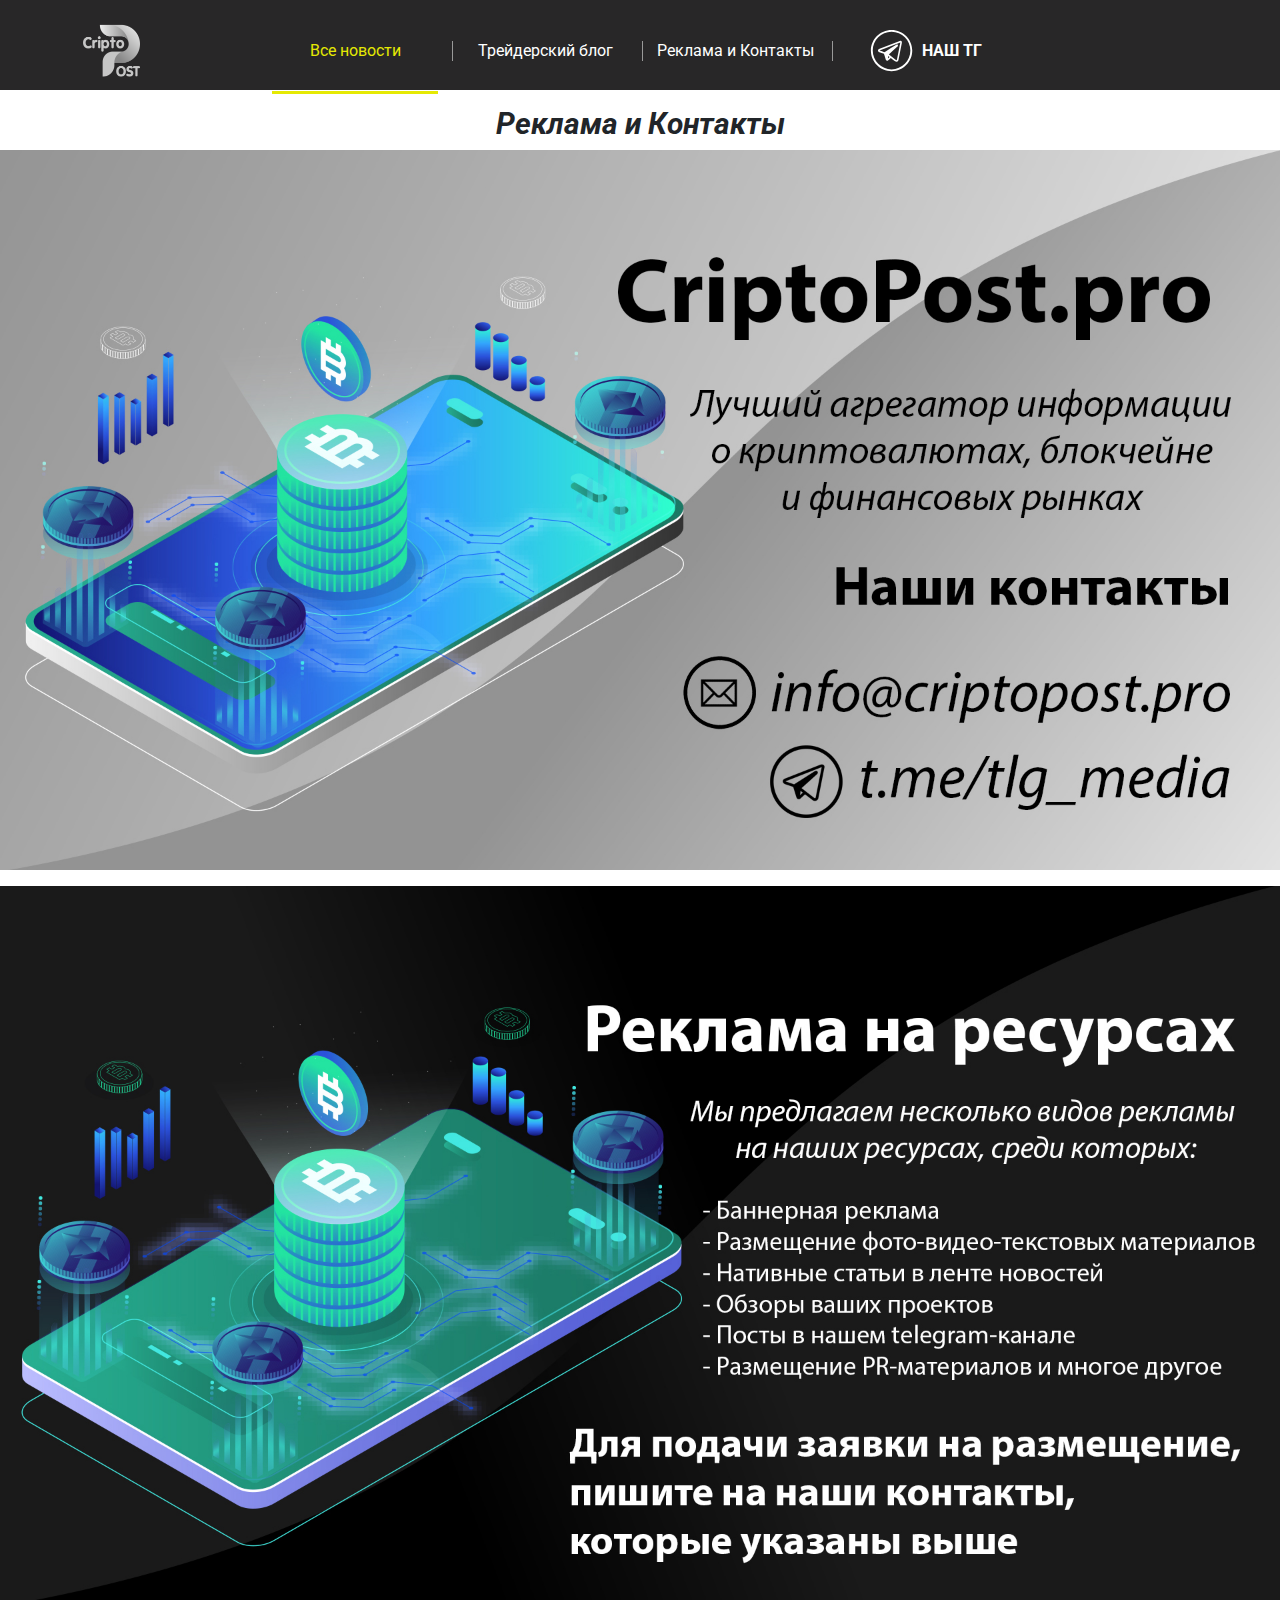
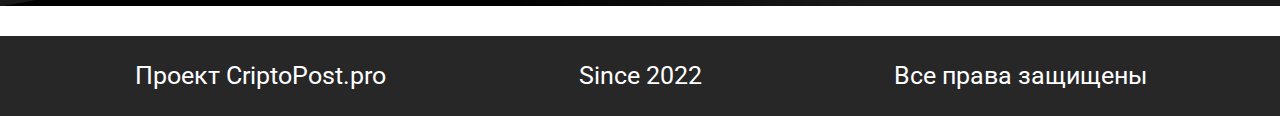
==== commit 9994d76c: "Fix mobile menu" ====
--- a/ads.html
+++ b/ads.html
@@ -41,23 +41,7 @@
 
 
 
-<footer>
-
-  <div class="container">
-    <div class="row">
-      <div class="col-12 col-lg-4 text">
-        Проект CriptoPost.pro
-      </div>
-      <div class="col-12 col-lg-4 text">
-        Since 2022
-      </div>
-      <div class="col-12 col-lg-4 text">
-        Все права защищены
-      </div>
-    </div>
-  </div>
-
-</footer>
+<component src="components/footer.html"></component>
 
 <script src="js/com.js"></script>
 
--- a/css/style.css
+++ b/css/style.css
@@ -131,9 +131,17 @@
     border-bottom: 3px solid transparent;
     -webkit-transition: 0.2s;
     transition: 0.2s;
-    padding: 1.875rem 0;
+    padding: 1.75rem 0;
     white-space: nowrap;
     position: relative; }
+    nav .menu-item.tg:after {
+      display: none; }
+    nav .menu-item.tg.active {
+      color: #fff;
+      border-bottom: 3px solid transparent; }
+    nav .menu-item.tg:hover {
+      color: #fff;
+      border-bottom: 3px solid transparent; }
     nav .menu-item:after {
       content: "";
       position: absolute;
@@ -144,6 +152,9 @@
       width: 1px;
       height: 20px;
       background: rgba(255, 255, 255, 0.53); }
+      @media (max-width: 1200px) {
+        nav .menu-item:after {
+          display: none; } }
     nav .menu-item.active {
       color: #E5E903;
       border-bottom: 3px solid #E5E903; }
@@ -156,18 +167,20 @@
 
 .mobile-menu {
   width: 100%;
-  height: calc(100vh - 5.625rem);
+  height: auto;
+  max-height: 0;
   background: rgba(0, 0, 0, 0.85);
   -webkit-backdrop-filter: blur(15px);
           backdrop-filter: blur(15px);
-  position: fixed;
-  left: -100%;
+  position: absolute;
+  left: 0;
   top: 5.625rem;
   z-index: 10;
-  -webkit-transition: 0.3s;
-  transition: 0.3s; }
+  -webkit-transition: 0.5s;
+  transition: 0.5s;
+  overflow: hidden; }
   .mobile-menu.active {
-    left: 0; }
+    max-height: 300px; }
   .mobile-menu .mobile-menu-item {
     width: 100%;
     height: 60px;
@@ -184,7 +197,9 @@
     color: #fff;
     border-bottom: 1px solid rgba(255, 255, 255, 0.62); }
     .mobile-menu .mobile-menu-item.active {
-      background: #616302; }
+      background: #686868; }
+      .mobile-menu .mobile-menu-item.active a {
+        color: #fff; }
     .mobile-menu .mobile-menu-item a {
       color: #fff; }
 
@@ -290,5 +305,5 @@
       -webkit-box-align: center;
           -ms-flex-align: center;
               align-items: center;
-      font-size: 25px;
+      font-size: 1.5625rem;
       color: #fff; }
